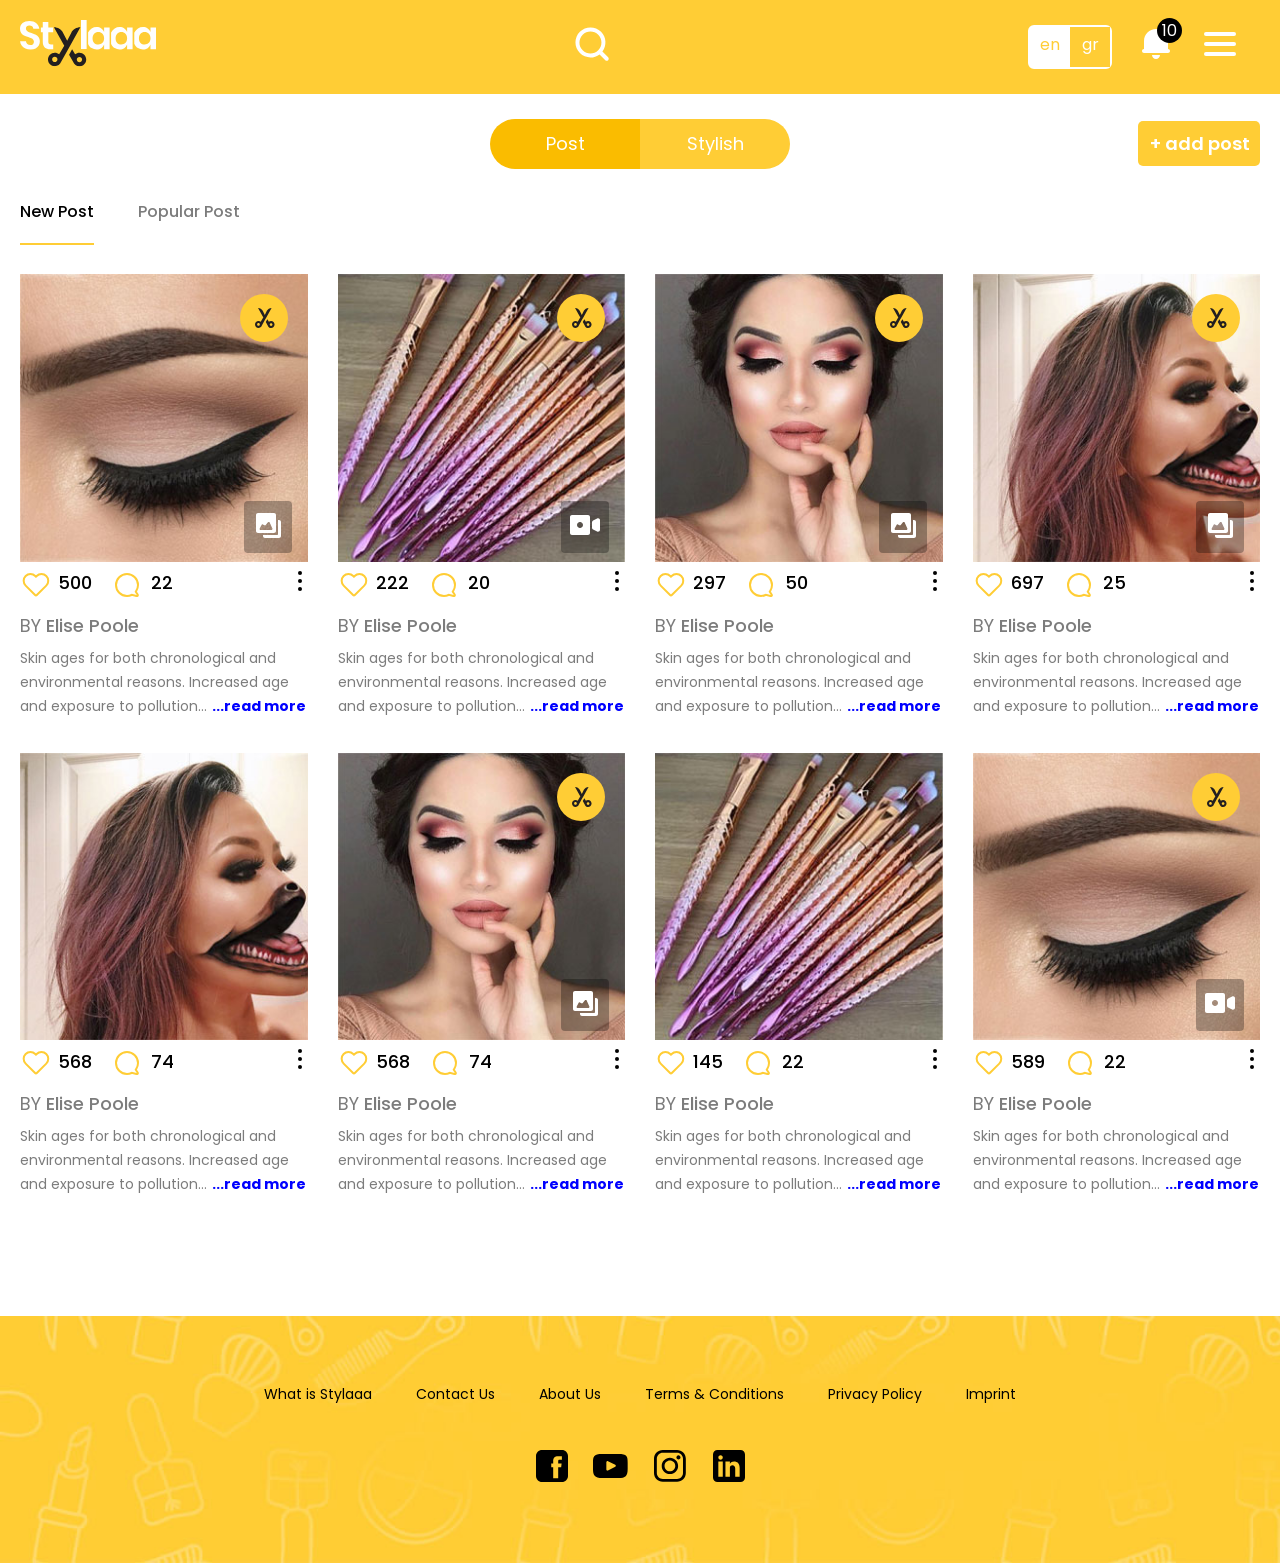
==== index.html @ eb2f3d14 "Add files via upload" ====
<!DOCTYPE html>
<html>
   <head>
      <meta charset="utf-8">
      <meta name="viewport" content="width=device-width, initial-scale=1">
      <title>Styla</title>
      <link href="https://fonts.googleapis.com/css2?family=Poppins:ital,wght@0,100;0,200;0,300;0,400;0,500;0,600;0,700;0,800;0,900;1,100;1,200;1,300;1,400;1,500;1,600;1,700;1,800;1,900&display=swap" rel="stylesheet">
      <link rel="shortcut icon" href="images/favicon.ico" type="image/x-icon">
      <link rel="stylesheet" type="text/css" href="css/style.css">
   </head>
   <body>
      <header class="container">
         <div class="row">
            <div class="table">
               <div class="logo table-cell">
                  <a href="index.html" title="styla"><img src="images/logo.svg" alt=""></a>
               </div>
               <div class="table-cell">
                  <div class="search">
                     <a class="open-input" href="javascript:void(0)" title="search"><img src="images/search.svg" alt=""></a>
                     <a class="close-content" href="javascript:void(0)" title="close"><img src="images/close-white.svg" alt=""></a>
                     <div class="hide-input">
                        <div class="input-fild">
                           <input type="search" placeholder="beard">
                        </div>
                        <div class="submit">
                           <input type="submit" value="">
                        </div>
                        <div class="hide-content">
                           <div class="hide-heared">
                              <div class="table">
                                 <div class="table-cell">
                                    <div class="top-tx">
                                       <p>choose service</p>
                                    </div>
                                    <div class="check-box">
                                       <input type="checkbox">
                                       <label>face</label>
                                    </div>
                                    <div class="check-box">
                                       <input type="checkbox">
                                       <label>hair</label>
                                    </div>
                                    <div class="check-box">
                                       <input type="checkbox">
                                       <label>hand</label>
                                    </div>
                                    <div class="check-box">
                                       <input type="checkbox">
                                       <label>fit</label>
                                    </div>
                                    <div class="check-box">
                                       <input type="checkbox">
                                       <label>body</label>
                                    </div>
                                 </div>
                                 <div class="table-cell">
                                    <div class="hide-btn">
                                       <a href="#" title="neary by me">neary by me</a>
                                    </div>
                                 </div>
                              </div>
                           </div>
                           <div class="hide-tab">
                              <ul>
                                 <li><a href="#tab1" title="Posts">Posts</a></li>
                                 <li><a href="#tab2" title="Stylist">Stylist</a></li>
                                 <li><a href="#tab3" title="Hashtag">Hashtag</a></li>
                              </ul>
                           </div>
                           <div class="tabing">
                              <div id="tab1" class="tab-content">
                                 <div class="tab-box">
                                    <div class="table">
                                       <div class="table-cell">
                                          <img src="images/ps1.jpg" alt="">
                                       </div>
                                       <div class="table-cell">
                                          <p>Skin ages for both chronological and environmental reasons. Increased age and exposure to pollution…<a href="#" title="view more">view more</a> </p>
                                          <h4>BY <a href="#" title="">Elsie  Pool</a></h4>
                                       </div>
                                    </div>
                                 </div>
                                 <div class="tab-box">
                                    <div class="table">
                                       <div class="table-cell">
                                          <img src="images/ps2.jpg" alt="">
                                       </div>
                                       <div class="table-cell">
                                          <p>Skin ages for both chronological and environmental reasons. Increased age and exposure to pollution…<a href="#" title="view more">view more</a> </p>
                                          <h4>BY <a href="#" title="">Elsie  Pool</a></h4>
                                       </div>
                                    </div>
                                 </div>
                                 <div class="tab-box">
                                    <div class="table">
                                       <div class="table-cell">
                                          <img src="images/ps3.jpg" alt="">
                                       </div>
                                       <div class="table-cell">
                                          <p>Skin ages for both chronological and environmental reasons. Increased age and exposure to pollution…<a href="#" title="view more">view more</a> </p>
                                          <h4>BY <a href="#" title="">Elsie  Pool</a></h4>
                                       </div>
                                    </div>
                                 </div>
                                 <div class="tab-box">
                                    <div class="table">
                                       <div class="table-cell">
                                          <img src="images/ps4.jpg" alt="">
                                       </div>
                                       <div class="table-cell">
                                          <p>Skin ages for both chronological and environmental reasons. Increased age and exposure to pollution…<a href="#" title="view more">view more</a> </p>
                                          <h4>BY <a href="#" title="">Elsie  Pool</a></h4>
                                       </div>
                                    </div>
                                 </div>
                              </div>
                              <div id="tab2" class="tab-content">
                                 <div class="tab-text">
                                    <div class="table">
                                       <div class="table-cell">
                                          <img src="images/mp1.png" alt="">
                                       </div>
                                       <div class="table-cell">
                                          <h4>Alta Curits</h4>
                                          <a href="#" title="@alta_cut">@alta_cut</a>
                                       </div>
                                    </div>
                                 </div>
                                 <div class="tab-text">
                                    <div class="table">
                                       <div class="table-cell">
                                          <img src="images/mp2.png" alt="">
                                       </div>
                                       <div class="table-cell">
                                          <h4>Alta Curits</h4>
                                          <a href="#" title="@alta_cut">@alta_cut</a>
                                       </div>
                                    </div>
                                 </div>
                                 <div class="tab-text">
                                    <div class="table">
                                       <div class="table-cell">
                                          <img src="images/mp1.png" alt="">
                                       </div>
                                       <div class="table-cell">
                                          <h4>Alta Curits</h4>
                                          <a href="#" title="@alta_cut">@alta_cut</a>
                                       </div>
                                    </div>
                                 </div>
                                 <div class="tab-text">
                                    <div class="table">
                                       <div class="table-cell">
                                          <img src="images/mp2.png" alt="">
                                       </div>
                                       <div class="table-cell">
                                          <h4>Alta Curits</h4>
                                          <a href="#" title="@alta_cut">@alta_cut</a>
                                       </div>
                                    </div>
                                 </div>
                              </div>
                              <div id="tab3" class="tab-content">
                                 <div class="tab-sec">
                                    <div class="table">
                                       <div class="table-cell">
                                          <div class="hastag-sec">
                                             <div class="width">
                                                <img src="images/hastag.svg" alt="">
                                             </div>
                                          </div>
                                       </div>
                                       <div class="table-cell">
                                          <h4>#Beardlove</h4>
                                          <h5>5875 Posts</h5>
                                       </div>
                                    </div>
                                 </div>
                                 <div class="tab-sec">
                                    <div class="table">
                                       <div class="table-cell">
                                          <div class="hastag-sec">
                                             <div class="width">
                                                <img src="images/hastag.svg" alt="">
                                             </div>
                                          </div>
                                       </div>
                                       <div class="table-cell">
                                          <h4>#Beardlove</h4>
                                          <h5>5875 Posts</h5>
                                       </div>
                                    </div>
                                 </div>
                                 <div class="tab-sec">
                                    <div class="table">
                                       <div class="table-cell">
                                          <div class="hastag-sec">
                                             <div class="width">
                                                <img src="images/hastag.svg" alt="">
                                             </div>
                                          </div>
                                       </div>
                                       <div class="table-cell">
                                          <h4>#Beardlove</h4>
                                          <h5>5875 Posts</h5>
                                       </div>
                                    </div>
                                 </div>
                                 <div class="tab-sec">
                                    <div class="table">
                                       <div class="table-cell">
                                          <div class="hastag-sec">
                                             <div class="width">
                                                <img src="images/hastag.svg" alt="">
                                             </div>
                                          </div>
                                       </div>
                                       <div class="table-cell">
                                          <h4>#Beardlove</h4>
                                          <h5>5875 Posts</h5>
                                       </div>
                                    </div>
                                 </div>
                              </div>
                           </div>
                        </div>
                     </div>
                  </div>
               </div>
               <div class="top-menu table-cell">
                  <div class="header-menu">
                     <ul>
                        <li><a href="#" title="">en</a></li>
                        <li><a href="#" title="">gr</a></li>
                     </ul>
                  </div>
                  <div class="alter">
                     <a href="javascript:void(0)" title="" class="open-menu"><img src="images/notification.svg" alt=""></a>
                     <div class="notification">
                        <span>10</span>
                     </div>
                     <div class="notification-section">
						<div class="mCustomScrollbar" data-mcs-theme="dark">
    	                <div class="item">
 	                   <div class="notification-box">
							<div class="table">
								<div class="table-cell">
									<div class="list-box">
										<div class="table">
											<div class="table-cell">
												<img src="images/mp1.png" alt="">
											</div>	
											<div class="table-cell">
												<p><strong>anwarbenny</strong> started following you</p>
												<h6>Yesterday</h6>
											</div>										
										</div>
									</div>
								</div>
								<div class="table-cell">
									<div class="btn">
										<a href="#" title="Follow">follow</a>
									</div>
								</div>
							</div>
						</div>
                   </div>
                       <div class="item">
 	                   <div class="notification-box">
							<div class="table">
								<div class="table-cell">
									<div class="list-box">
										<div class="table">
											<div class="table-cell">
												<img src="images/mp1.png" alt="">
											</div>	
											<div class="table-cell">
												<p><strong>anwarbenny</strong> started following you</p>
												<h6>Yesterday</h6>
											</div>										
										</div>
									</div>
								</div>
								<div class="table-cell">
									<div class="btn">
										<a href="#" title="Follow">follow</a>
									</div>
								</div>
							</div>
						</div>
                   </div>
                       <div class="item">
 	                   <div class="notification-box">
							<div class="table">
								<div class="table-cell">
									<div class="list-box">
										<div class="table">
											<div class="table-cell">
												<img src="images/mp1.png" alt="">
											</div>	
											<div class="table-cell">
												<p><strong>anwarbenny</strong> started following you</p>
												<h6>Yesterday</h6>
											</div>										
										</div>
									</div>
								</div>
								<div class="table-cell">
									<div class="btn">
										<a href="#" title="Follow">follow</a>
									</div>
								</div>
							</div>
						</div>
                   </div>
                       <div class="item">
 	                   <div class="notification-box">
							<div class="table">
								<div class="table-cell">
									<div class="list-box">
										<div class="table">
											<div class="table-cell">
												<img src="images/mp1.png" alt="">
											</div>	
											<div class="table-cell">
												<p><strong>anwarbenny</strong> started following you</p>
												<h6>Yesterday</h6>
											</div>										
										</div>
									</div>
								</div>
								<div class="table-cell">
									<div class="btn">
										<a href="#" title="Follow">follow</a>
									</div>
								</div>
							</div>
						</div>
                   </div>
                       <div class="item">
 	                   <div class="notification-box">
							<div class="table">
								<div class="table-cell">
									<div class="list-box">
										<div class="table">
											<div class="table-cell">
												<img src="images/mp1.png" alt="">
											</div>	
											<div class="table-cell">
												<p><strong>anwarbenny</strong> started following you</p>
												<h6>Yesterday</h6>
											</div>										
										</div>
									</div>
								</div>
								<div class="table-cell">
									<div class="btn">
										<a href="#" title="Follow">follow</a>
									</div>
								</div>
							</div>
						</div>
                   </div>
                       <div class="item">
 	                   <div class="notification-box">
							<div class="table">
								<div class="table-cell">
									<div class="list-box">
										<div class="table">
											<div class="table-cell">
												<img src="images/mp1.png" alt="">
											</div>	
											<div class="table-cell">
												<p><strong>anwarbenny</strong> started following you</p>
												<h6>Yesterday</h6>
											</div>										
										</div>
									</div>
								</div>
								<div class="table-cell">
									<div class="btn">
										<a href="#" title="Follow">follow</a>
									</div>
								</div>
							</div>
						</div>
                   </div>
                       <div class="item">
 	                   <div class="notification-box">
							<div class="table">
								<div class="table-cell">
									<div class="list-box">
										<div class="table">
											<div class="table-cell">
												<img src="images/mp1.png" alt="">
											</div>	
											<div class="table-cell">
												<p><strong>anwarbenny</strong> started following you</p>
												<h6>Yesterday</h6>
											</div>										
										</div>
									</div>
								</div>
								<div class="table-cell">
									<div class="btn">
										<a href="#" title="Follow">follow</a>
									</div>
								</div>
							</div>
						</div>
                   </div>
                       <div class="item">
 	                   <div class="notification-box">
							<div class="table">
								<div class="table-cell">
									<div class="list-box">
										<div class="table">
											<div class="table-cell">
												<img src="images/mp1.png" alt="">
											</div>	
											<div class="table-cell">
												<p><strong>anwarbenny</strong> started following you</p>
												<h6>Yesterday</h6>
											</div>										
										</div>
									</div>
								</div>
								<div class="table-cell">
									<div class="btn">
										<a href="#" title="Follow">follow</a>
									</div>
								</div>
							</div>
						</div>
                   </div>
                       <div class="item">
 	                   <div class="notification-box">
							<div class="table">
								<div class="table-cell">
									<div class="list-box">
										<div class="table">
											<div class="table-cell">
												<img src="images/mp1.png" alt="">
											</div>	
											<div class="table-cell">
												<p><strong>anwarbenny</strong> started following you</p>
												<h6>Yesterday</h6>
											</div>										
										</div>
									</div>
								</div>
								<div class="table-cell">
									<div class="btn">
										<a href="#" title="Follow">follow</a>
									</div>
								</div>
							</div>
						</div>
                   </div>
                       <div class="item">
 	                   <div class="notification-box">
							<div class="table">
								<div class="table-cell">
									<div class="list-box">
										<div class="table">
											<div class="table-cell">
												<img src="images/mp1.png" alt="">
											</div>	
											<div class="table-cell">
												<p><strong>anwarbenny</strong> started following you</p>
												<h6>Yesterday</h6>
											</div>										
										</div>
									</div>
								</div>
								<div class="table-cell">
									<div class="btn">
										<a href="#" title="Follow">follow</a>
									</div>
								</div>
							</div>
						</div>
                   </div>
                       <div class="item">
 	                   <div class="notification-box">
							<div class="table">
								<div class="table-cell">
									<div class="list-box">
										<div class="table">
											<div class="table-cell">
												<img src="images/mp1.png" alt="">
											</div>	
											<div class="table-cell">
												<p><strong>anwarbenny</strong> started following you</p>
												<h6>Yesterday</h6>
											</div>										
										</div>
									</div>
								</div>
								<div class="table-cell">
									<div class="btn">
										<a href="#" title="Follow">follow</a>
									</div>
								</div>
							</div>
						</div>
                   </div>
                       <div class="item">
 	                   <div class="notification-box">
							<div class="table">
								<div class="table-cell">
									<div class="list-box">
										<div class="table">
											<div class="table-cell">
												<img src="images/mp1.png" alt="">
											</div>	
											<div class="table-cell">
												<p><strong>anwarbenny</strong> started following you</p>
												<h6>Yesterday</h6>
											</div>										
										</div>
									</div>
								</div>
								<div class="table-cell">
									<div class="btn">
										<a href="#" title="Follow">follow</a>
									</div>
								</div>
							</div>
						</div>
                   </div>
                       <div class="item">
 	                   <div class="notification-box">
							<div class="table">
								<div class="table-cell">
									<div class="list-box">
										<div class="table">
											<div class="table-cell">
												<img src="images/mp1.png" alt="">
											</div>	
											<div class="table-cell">
												<p><strong>anwarbenny</strong> started following you</p>
												<h6>Yesterday</h6>
											</div>										
										</div>
									</div>
								</div>
								<div class="table-cell">
									<div class="btn">
										<a href="#" title="Follow">follow</a>
									</div>
								</div>
							</div>
						</div>
                   </div>    <div class="item">
 	                   <div class="notification-box">
							<div class="table">
								<div class="table-cell">
									<div class="list-box">
										<div class="table">
											<div class="table-cell">
												<img src="images/mp1.png" alt="">
											</div>	
											<div class="table-cell">
												<p><strong>anwarbenny</strong> started following you</p>
												<h6>Yesterday</h6>
											</div>										
										</div>
									</div>
								</div>
								<div class="table-cell">
									<div class="btn">
										<a href="#" title="Follow">follow</a>
									</div>
								</div>
							</div>
						</div>
                   </div>
                  </div>
					</div>
                  </div>
                  <div class="menu-open">
                     <a href="#" title="menu"><img src="images/menu.svg" alt=""></a>
                  </div>
                  <div class="menu">
                     <div class="hader-menu">
                        <div class="close-menu">
                           <a href="#" title="close"><img src="images/close.svg" alt=""></a>
                        </div>
                        <div class="header-sub-menu">
                           <nav>
                              <ul>
                                 <li><a href="#" title="Home">Home</a></li>
                                 <li><a href="about.html" title="My Profile">My Profile</a></li>
                                 <li><a href="#" title="Logout">Logout</a></li>
                              </ul>
                           </nav>
                        </div>
                        <div class="sub-menu">
                           <a href="#" title="facebook"><img src="images/facebook.svg" alt=""></a>
                           <a href="#" title="instagram"><img src="images/youtube.svg" alt=""></a>
                           <a href="#" title="youtube"><img src="images/instagram.svg" alt=""></a>
                           <a href="#" title="linkedin"><img src="images/linkedin.svg" alt=""></a>
                        </div>
                     </div>
                  </div>
               </div>
            </div>
         </div>
      </header>
      <section class="container banner-section">
         <div class="row">
            <div class="banner-top">
               <div class="banner-tab">
                  <ul>
                     <li><a href="#tab-1" title="Post">Post</a></li>
                     <li><a href="#tab-2" title="Stylish">Stylish</a></li>
                  </ul>
               </div>
               <div class="banner-btn">
                  <a class="banner-button" href="javascript:void(0)" title="+ add post">+ add post</a>
               </div>
            </div>
            <!-- banner-one start  banner-one start  banner-one start  banner-one start -->
            <div class="banner-one" id="tab-1">
               <div class="top-tab">
                  <ul>
                     <li><a href="#mid-1" title="New Post">New Post</a></li>
                     <li><a href="#mid-2" title="Popular Post">Popular Post</a></li>
                  </ul>
               </div>
               <div class="top-content" id="mid-1">
                  <div class="banner-box">
                     <div class="banner-text">
                        <div class="banner-img">
                           <img src="images/ps1.jpg" alt="">
                           <a class="cut-1" href="#" title="cut"><img src="images/logo-icon.svg" alt=""></a>
                           <a href="#" title="" class="cut-2"><img src="images/image.svg" alt=""></a>
                        </div>
                        <div class="banner-middle">
                           <a class="heart-left" href="#" title="500">500</a>
                           <a class="heart-left2" href="#" title="22">22</a>
                           <div class="link-box">
                              <img src="images/more.svg" alt="">
                              <div class="hide-link">
                                 <a href="#" title="Edit">Edit</a>
                                 <a href="#" title="Delete">Delete</a>
                              </div>
                           </div>
                           <div class="middle-content">
                              <h2>BY<a href="#" title="">Elise Poole</a></h2>
                           </div>
                           <div class="p-taxt">
                              <p class="add-read-more show-less-content">Skin ages for both chronological and environmental reasons. Increased age and exposure to pollution…remaining essentially unchanged. It was popularised in the 1960s with the release of Letraset  Lorem Ipsum</p>
                           </div>
                        </div>
                     </div>
                  </div>
                  <div class="banner-box">
                     <div class="banner-text">
                        <div class="banner-img">
                           <img src="images/ps2.jpg" alt="">
                           <a class="cut-1" href="#" title="cut"><img src="images/logo-icon.svg" alt=""></a>
                           <a href="#" title="" class="cut-2"><img src="images/video.svg" alt=""></a>
                        </div>
                        <div class="banner-middle">
                           <a class="heart-left" href="#" title="222">222</a>
                           <a class="heart-left2" href="#" title="20">20</a>
                           <div class="link-box">
                              <img src="images/more.svg" alt="">
                              <div class="hide-link">
                                 <a href="#" title="Edit">Edit</a>
                                 <a href="#" title="Delete">Delete</a>
                              </div>
                           </div>
                           <div class="middle-content">
                              <h2>BY<a href="#" title="">Elise Poole</a></h2>
                           </div>
                           <div class="p-taxt">
                              <p class="add-read-more show-less-content">Skin ages for both chronological and environmental reasons. Increased age and exposure to pollution…remaining essentially unchanged. It was popularised in the 1960s with the release of Letraset  Lorem Ipsum</p>
                           </div>
                        </div>
                     </div>
                  </div>
                  <div class="banner-box">
                     <div class="banner-text">
                        <div class="banner-img">
                           <img src="images/ps3.jpg" alt="">
                           <a class="cut-1" href="#" title="cut"><img src="images/logo-icon.svg" alt=""></a>
                           <a href="#" title="" class="cut-2"><img src="images/image.svg" alt=""></a>
                        </div>
                        <div class="banner-middle">
                           <a class="heart-left" href="#" title="297">297</a>
                           <a class="heart-left2" href="#" title="50">50</a>
                           <div class="link-box">
                              <img src="images/more.svg" alt="">
                              <div class="hide-link">
                                 <a href="#" title="Edit">Edit</a>
                                 <a href="#" title="Delete">Delete</a>
                              </div>
                           </div>
                           <div class="middle-content">
                              <h2>BY<a href="#" title="">Elise Poole</a></h2>
                           </div>
                           <div class="p-taxt">
                              <p class="add-read-more show-less-content">Skin ages for both chronological and environmental reasons. Increased age and exposure to pollution…remaining essentially unchanged. It was popularised in the 1960s with the release of Letraset  Lorem Ipsum</p>
                           </div>
                        </div>
                     </div>
                  </div>
                  <div class="banner-box">
                     <div class="banner-text">
                        <div class="banner-img">
                           <img src="images/ps4.jpg" alt="">
                           <a class="cut-1" href="#" title="cut"><img src="images/logo-icon.svg" alt=""></a>
                           <a href="#" title="" class="cut-2"><img src="images/image.svg" alt=""></a>
                        </div>
                        <div class="banner-middle">
                           <a class="heart-left" href="#" title="697">697</a>
                           <a class="heart-left2" href="#" title="25">25</a>
                           <div class="link-box">
                              <img src="images/more.svg" alt="">
                              <div class="hide-link">
                                 <a href="#" title="Edit">Edit</a>
                                 <a href="#" title="Delete">Delete</a>
                              </div>
                           </div>
                           <div class="middle-content">
                              <h2>BY<a href="#" title="">Elise Poole</a></h2>
                           </div>
                           <div class="p-taxt">
                              <p class="add-read-more show-less-content">Skin ages for both chronological and environmental reasons. Increased age and exposure to pollution…remaining essentially unchanged. It was popularised in the 1960s with the release of Letraset  Lorem Ipsum</p>
                           </div>
                        </div>
                     </div>
                  </div>
                  <div class="banner-box">
                     <div class="banner-text">
                        <div class="banner-img">
                           <img src="images/ps4.jpg" alt="">
                        </div>
                        <div class="banner-middle">
                           <a class="heart-left" href="#" title="568">568</a>
                           <a class="heart-left2" href="#" title="74">74</a>
                           <div class="link-box">
                              <img src="images/more.svg" alt="">
                              <div class="hide-link">
                                 <a href="#" title="Edit">Edit</a>
                                 <a href="#" title="Delete">Delete</a>
                              </div>
                           </div>
                           <div class="middle-content">
                              <h2>BY<a href="#" title="">Elise Poole</a></h2>
                           </div>
                           <div class="p-taxt">
                              <p class="add-read-more show-less-content">Skin ages for both chronological and environmental reasons. Increased age and exposure to pollution…remaining essentially unchanged. It was popularised in the 1960s with the release of Letraset  Lorem Ipsum</p>
                           </div>
                        </div>
                     </div>
                  </div>
                  <div class="banner-box">
                     <div class="banner-text">
                        <div class="banner-img">
                           <img src="images/ps3.jpg" alt="">
                           <a class="cut-1" href="#" title="cut"><img src="images/logo-icon.svg" alt=""></a>
                           <a href="#" title="" class="cut-2"><img src="images/image.svg" alt=""></a>
                        </div>
                        <div class="banner-middle">
                           <a class="heart-left" href="#" title="568">568</a>
                           <a class="heart-left2" href="#" title="74">74</a>
                           <div class="link-box">
                              <img src="images/more.svg" alt="">
                              <div class="hide-link">
                                 <a href="#" title="Edit">Edit</a>
                                 <a href="#" title="Delete">Delete</a>
                              </div>
                           </div>
                           <div class="middle-content">
                              <h2>BY<a href="#" title="">Elise Poole</a></h2>
                           </div>
                           <div class="p-taxt">
                              <p class="add-read-more show-less-content">Skin ages for both chronological and environmental reasons. Increased age and exposure to pollution…remaining essentially unchanged. It was popularised in the 1960s with the release of Letraset  Lorem Ipsum</p>
                           </div>
                        </div>
                     </div>
                  </div>
                  <div class="banner-box">
                     <div class="banner-text">
                        <div class="banner-img">
                           <img src="images/ps2.jpg" alt="">
                        </div>
                        <div class="banner-middle">
                           <a class="heart-left" href="#" title="500">145</a>
                           <a class="heart-left2" href="#" title="22">22</a>
                           <div class="link-box">
                              <img src="images/more.svg" alt="">
                              <div class="hide-link">
                                 <a href="#" title="Edit">Edit</a>
                                 <a href="#" title="Delete">Delete</a>
                              </div>
                           </div>
                           <div class="middle-content">
                              <h2>BY<a href="#" title="">Elise Poole</a></h2>
                           </div>
                           <div class="p-taxt">
                              <p class="add-read-more show-less-content">Skin ages for both chronological and environmental reasons. Increased age and exposure to pollution…remaining essentially unchanged. It was popularised in the 1960s with the release of Letraset  Lorem Ipsum</p>
                           </div>
                        </div>
                     </div>
                  </div>
                  <div class="banner-box">
                     <div class="banner-text">
                        <div class="banner-img">
                           <img src="images/ps1.jpg" alt="">
                           <a class="cut-1" href="#" title="cut"><img src="images/logo-icon.svg" alt=""></a>
                           <a href="#" title="" class="cut-2"><img src="images/video.svg" alt=""></a>
                        </div>
                        <div class="banner-middle">
                           <a class="heart-left" href="#" title="500">589</a>
                           <a class="heart-left2" href="#" title="22">22</a>
                           <div class="link-box">
                              <img src="images/more.svg" alt="">
                              <div class="hide-link">
                                 <a href="#" title="Edit">Edit</a>
                                 <a href="#" title="Delete">Delete</a>
                              </div>
                           </div>
                           <div class="middle-content">
                              <h2>BY<a href="#" title="">Elise Poole</a></h2>
                           </div>
                           <div class="p-taxt">
                              <p class="add-read-more show-less-content">Skin ages for both chronological and environmental reasons. Increased age and exposure to pollution…remaining essentially unchanged. It was popularised in the 1960s with the release of Letraset  Lorem Ipsum</p>
                           </div>
                        </div>
                     </div>
                  </div>
               </div>
               <div class="top-content" id="mid-2">
                  <div class="banner-box">
                     <div class="banner-text">
                        <div class="banner-img">
                           <img src="images/ps1.jpg" alt="">
                           <a class="cut-1" href="#" title="cut"><img src="images/logo-icon.svg" alt=""></a>
                           <a href="#" title="" class="cut-2"><img src="images/image.svg" alt=""></a>
                        </div>
                        <div class="banner-middle">
                           <a class="heart-left" href="#" title="500">500</a>
                           <a class="heart-left2" href="#" title="22">22</a>
                           <div class="link-box">
                              <img src="images/more.svg" alt="">
                              <div class="hide-link">
                                 <a href="#" title="Edit">Edit</a>
                                 <a href="#" title="Delete">Delete</a>
                              </div>
                           </div>
                           <div class="middle-content">
                              <h2>BY<a href="#" title="">Elise Poole</a></h2>
                           </div>
                           <div class="p-taxt">
                              <p class="add-read-more show-less-content">Skin ages for both chronological and environmental reasons. Increased age and exposure to pollution…remaining essentially unchanged. It was popularised in the 1960s with the release of Letraset  Lorem Ipsum</p>
                           </div>
                        </div>
                     </div>
                  </div>
                  <div class="banner-box">
                     <div class="banner-text">
                        <div class="banner-img">
                           <img src="images/ps2.jpg" alt="">
                           <a class="cut-1" href="#" title="cut"><img src="images/logo-icon.svg" alt=""></a>
                           <a href="#" title="" class="cut-2"><img src="images/video.svg" alt=""></a>
                        </div>
                        <div class="banner-middle">
                           <a class="heart-left" href="#" title="222">222</a>
                           <a class="heart-left2" href="#" title="20">20</a>
                           <div class="link-box">
                              <img src="images/more.svg" alt="">
                              <div class="hide-link">
                                 <a href="#" title="Edit">Edit</a>
                                 <a href="#" title="Delete">Delete</a>
                              </div>
                           </div>
                           <div class="middle-content">
                              <h2>BY<a href="#" title="">Elise Poole</a></h2>
                           </div>
                           <div class="p-taxt">
                              <p class="add-read-more show-less-content">Skin ages for both chronological and environmental reasons. Increased age and exposure to pollution… industry's standard dummy text ever since the 1500s, when an unknown printer took a galley of type and scrambled it to make a type specimen book. It has survived not only five centuries, but also the leap into electronic typesetting, remaining essentially unchanged. It was popularised in the 1960s with the release of Letraset sheets containing Lorem Ipsum passages, and more recently with desktop publishing software like Aldus PageMaker including versions of Lorem Ipsum.
                                 It has survived not only five centuries, but also the leap into electronic typesetting, remaining essentially unchanged. It was popularised in the 1960s with the release of Letraset sheets containing Lorem Ipsum passages, and more recently with desktop publishing software like Aldus PageMaker including versions of Lorem Ipsum
                              </p>
                           </div>
                        </div>
                     </div>
                  </div>
                  <div class="banner-box">
                     <div class="banner-text">
                        <div class="banner-img">
                           <img src="images/ps3.jpg" alt="">
                           <a class="cut-1" href="#" title="cut"><img src="images/logo-icon.svg" alt=""></a>
                           <a href="#" title="" class="cut-2"><img src="images/image.svg" alt=""></a>
                        </div>
                        <div class="banner-middle">
                           <a class="heart-left" href="#" title="297">297</a>
                           <a class="heart-left2" href="#" title="50">50</a>
                           <div class="link-box">
                              <img src="images/more.svg" alt="">
                              <div class="hide-link">
                                 <a href="#" title="Edit">Edit</a>
                                 <a href="#" title="Delete">Delete</a>
                              </div>
                           </div>
                           <div class="middle-content">
                              <h2>BY<a href="#" title="">Elise Poole</a></h2>
                           </div>
                           <div class="p-taxt">
                              <p class="add-read-more show-less-content">Skin ages for both chronological and environmental reasons. Increased age and exposure to pollution…remaining essentially unchanged. It was popularised in the 1960s with the release of Letraset  Lorem Ipsum</p>
                           </div>
                        </div>
                     </div>
                  </div>
                  <div class="banner-box">
                     <div class="banner-text">
                        <div class="banner-img">
                           <img src="images/ps4.jpg" alt="">
                           <a class="cut-1" href="#" title="cut"><img src="images/logo-icon.svg" alt=""></a>
                           <a href="#" title="" class="cut-2"><img src="images/image.svg" alt=""></a>
                        </div>
                        <div class="banner-middle">
                           <a class="heart-left" href="#" title="697">697</a>
                           <a class="heart-left2" href="#" title="25">25</a>
                           <div class="link-box">
                              <img src="images/more.svg" alt="">
                              <div class="hide-link">
                                 <a href="#" title="Edit">Edit</a>
                                 <a href="#" title="Delete">Delete</a>
                              </div>
                           </div>
                           <div class="middle-content">
                              <h2>BY<a href="#" title="">Elise Poole</a></h2>
                           </div>
                           <div class="p-taxt">
                              <p class="add-read-more show-less-content">Skin ages for both chronological and environmental reasons. Increased age and exposure to pollution…remaining essentially unchanged. It was popularised in the 1960s with the release of Letraset  Lorem Ipsum</p>
                           </div>
                        </div>
                     </div>
                  </div>
                  <div class="banner-box">
                     <div class="banner-text">
                        <div class="banner-img">
                           <img src="images/ps4.jpg" alt="">
                        </div>
                        <div class="banner-middle">
                           <a class="heart-left" href="#" title="568">568</a>
                           <a class="heart-left2" href="#" title="74">74</a>
                           <div class="link-box">
                              <img src="images/more.svg" alt="">
                              <div class="hide-link">
                                 <a href="#" title="Edit">Edit</a>
                                 <a href="#" title="Delete">Delete</a>
                              </div>
                           </div>
                           <div class="middle-content">
                              <h2>BY<a href="#" title="">Elise Poole</a></h2>
                           </div>
                           <div class="p-taxt">
                              <p class="add-read-more show-less-content">Skin ages for both chronological and environmental reasons. Increased age and exposure to pollution…remaining essentially unchanged. It was popularised in the 1960s with the release of Letraset  Lorem Ipsum</p>
                           </div>
                        </div>
                     </div>
                  </div>
                  <div class="banner-box">
                     <div class="banner-text">
                        <div class="banner-img">
                           <img src="images/ps3.jpg" alt="">
                           <a class="cut-1" href="#" title="cut"><img src="images/logo-icon.svg" alt=""></a>
                           <a href="#" title="" class="cut-2"><img src="images/image.svg" alt=""></a>
                        </div>
                        <div class="banner-middle">
                           <a class="heart-left" href="#" title="568">568</a>
                           <a class="heart-left2" href="#" title="74">74</a>
                           <div class="link-box">
                              <img src="images/more.svg" alt="">
                              <div class="hide-link">
                                 <a href="#" title="Edit">Edit</a>
                                 <a href="#" title="Delete">Delete</a>
                              </div>
                           </div>
                           <div class="middle-content">
                              <h2>BY<a href="#" title="">Elise Poole</a></h2>
                           </div>
                           <div class="p-taxt">
                              <p class="add-read-more show-less-content">Skin ages for both chronological and environmental reasons. Increased age and exposure to pollution…remaining essentially unchanged. It was popularised in the 1960s with the release of Letraset  Lorem Ipsum</p>
                           </div>
                        </div>
                     </div>
                  </div>
                  <div class="banner-box">
                     <div class="banner-text">
                        <div class="banner-img">
                           <img src="images/ps2.jpg" alt="">
                        </div>
                        <div class="banner-middle">
                           <a class="heart-left" href="#" title="500">145</a>
                           <a class="heart-left2" href="#" title="22">22</a>
                           <div class="link-box">
                              <img src="images/more.svg" alt="">
                              <div class="hide-link">
                                 <a href="#" title="Edit">Edit</a>
                                 <a href="#" title="Delete">Delete</a>
                              </div>
                           </div>
                           <div class="middle-content">
                              <h2>BY<a href="#" title="">Elise Poole</a></h2>
                           </div>
                           <div class="p-taxt">
                              <p class="add-read-more show-less-content">Skin ages for both chronological and environmental reasons. Increased age and exposure to pollution…remaining essentially unchanged. It was popularised in the 1960s with the release of Letraset  Lorem Ipsum</p>
                           </div>
                        </div>
                     </div>
                  </div>
                  <div class="banner-box">
                     <div class="banner-text">
                        <div class="banner-img">
                           <img src="images/ps1.jpg" alt="">
                           <a class="cut-1" href="#" title="cut"><img src="images/logo-icon.svg" alt=""></a>
                           <a href="#" title="" class="cut-2"><img src="images/video.svg" alt=""></a>
                        </div>
                        <div class="banner-middle">
                           <a class="heart-left" href="#" title="500">589</a>
                           <a class="heart-left2" href="#" title="22">22</a>
                           <div class="link-box">
                              <img src="images/more.svg" alt="">
                              <div class="hide-link">
                                 <a href="#" title="Edit">Edit</a>
                                 <a href="#" title="Delete">Delete</a>
                              </div>
                           </div>
                           <div class="middle-content">
                              <h2>BY<a href="#" title="">Elise Poole</a></h2>
                           </div>
                           <div class="p-taxt">
                              <p class="add-read-more show-less-content">Skin ages for both chronological and environmental reasons. Increased age and exposure to pollution…remaining essentially unchanged. It was popularised in the 1960s with the release of Letraset  Lorem Ipsum</p>
                           </div>
                        </div>
                     </div>
                  </div>
               </div>
            </div>
            <div id="tab-2" class="banner-one">
               <div class="box-section">
                  <div class="mrg">
                     <div class="card">
                        <div class="front">
                           <div class="box-padding">
                              <div class="top-box">
                                 <span>2+Yrs</span>
                              </div>
                              <div class="pie-chart">
                                 <div class="box-img">
                                    <img src="images/profile2.png" alt="">
                                 </div>
                                 <div class="span-sec">
                                    <span>69%</span>
                                 </div>
                                 <div class="box-content">
                                    <h2>Adelaide Santiago</h2>
                                    <a href="#" title="@alta_cut">@alta_cut</a>
                                 </div>
                                 <div class="message-box">
                                    <a href="#" title="Follow">Follow</a>
                                    <span class="flipButton"><img src="images/message-pf.svg" alt=""></span>
                                 </div>
                              </div>
                           </div>
                        </div>
                        <div class="back">
                           <div class="box-padding">
                              <div class="back-box">
                                 <h2>Matthew Meyer</h2>
                                 <a href="#" title="@alta_cut">@alta_cut</a>
                              </div>
                              <div class="message-sec">
                                 <label>Message</label>
                                 <textarea placeholder="Write your message"></textarea>
                              </div>
                              <span class="flipButton"><img src="images/close.svg" alt=""></span>
                           </div>
                        </div>
                     </div>
                     <div class="card">
                        <div class="front">
                           <div class="box-padding">
                              <div class="top-box">
                                 <span>2+Yrs</span>
                              </div>
                              <div class="pie-chart">
                                 <div class="box-img">
                                    <img src="images/profile2.png" alt="">
                                 </div>
                                 <div class="span-sec">
                                    <span>69%</span>
                                 </div>
                                 <div class="box-content">
                                    <h2>Adelaide Santiago</h2>
                                    <a href="#" title="@alta_cut">@alta_cut</a>
                                 </div>
                                 <div class="message-box">
                                    <a href="#" title="Follow">Follow</a>
                                    <span class="flipButton"><img src="images/message-pf.svg" alt=""></span>
                                 </div>
                              </div>
                           </div>
                        </div>
                        <div class="back">
                           <div class="box-padding">
                              <div class="back-box">
                                 <h2>Matthew Meyer</h2>
                                 <a href="#" title="@alta_cut">@alta_cut</a>
                              </div>
                              <div class="message-sec">
                                 <label>Message</label>
                                 <textarea placeholder="Write your message"></textarea>
                              </div>
                              <span class="flipButton"><img src="images/close.svg" alt=""></span>
                           </div>
                        </div>
                     </div>
                     <div class="card">
                        <div class="front">
                           <div class="box-padding">
                              <div class="top-box">
                                 <span>2+Yrs</span>
                              </div>
                              <div class="pie-chart">
                                 <div class="box-img">
                                    <img src="images/profile2.png" alt="">
                                 </div>
                                 <div class="span-sec">
                                    <span>69%</span>
                                 </div>
                                 <div class="box-content">
                                    <h2>Adelaide Santiago</h2>
                                    <a href="#" title="@alta_cut">@alta_cut</a>
                                 </div>
                                 <div class="message-box">
                                    <a href="#" title="Follow">Follow</a>
                                    <span class="flipButton"><img src="images/message-pf.svg" alt=""></span>
                                 </div>
                              </div>
                           </div>
                        </div>
                        <div class="back">
                           <div class="box-padding">
                              <div class="back-box">
                                 <h2>Matthew Meyer</h2>
                                 <a href="#" title="@alta_cut">@alta_cut</a>
                              </div>
                              <div class="message-sec">
                                 <label>Message</label>
                                 <textarea placeholder="Write your message"></textarea>
                              </div>
                              <span class="flipButton"><img src="images/close.svg" alt=""></span>
                           </div>
                        </div>
                     </div>
                     <div class="card">
                        <div class="front">
                           <div class="box-padding">
                              <div class="top-box">
                                 <span>2+Yrs</span>
                              </div>
                              <div class="pie-chart">
                                 <div class="box-img">
                                    <img src="images/profile2.png" alt="">
                                 </div>
                                 <div class="span-sec">
                                    <span>69%</span>
                                 </div>
                                 <div class="box-content">
                                    <h2>Adelaide Santiago</h2>
                                    <a href="#" title="@alta_cut">@alta_cut</a>
                                 </div>
                                 <div class="message-box">
                                    <a href="#" title="Follow">Follow</a>
                                    <span class="flipButton"><img src="images/message-pf.svg" alt=""></span>
                                 </div>
                              </div>
                           </div>
                        </div>
                        <div class="back">
                           <div class="box-padding">
                              <div class="back-box">
                                 <h2>Matthew Meyer</h2>
                                 <a href="#" title="@alta_cut">@alta_cut</a>
                              </div>
                              <div class="message-sec">
                                 <label>Message</label>
                                 <textarea placeholder="Write your message"></textarea>
                              </div>
                              <span class="flipButton"><img src="images/close.svg" alt=""></span>
                           </div>
                        </div>
                     </div>
                     <div class="card">
                        <div class="front">
                           <div class="box-padding">
                              <div class="top-box">
                                 <span>2+Yrs</span>
                              </div>
                              <div class="pie-chart">
                                 <div class="box-img">
                                    <img src="images/profile2.png" alt="">
                                 </div>
                                 <div class="span-sec">
                                    <span>69%</span>
                                 </div>
                                 <div class="box-content">
                                    <h2>Adelaide Santiago</h2>
                                    <a href="#" title="@alta_cut">@alta_cut</a>
                                 </div>
                                 <div class="message-box">
                                    <a href="#" title="Follow">Follow</a>
                                    <span class="flipButton"><img src="images/message-pf.svg" alt=""></span>
                                 </div>
                              </div>
                           </div>
                        </div>
                        <div class="back">
                           <div class="box-padding">
                              <div class="back-box">
                                 <h2>Matthew Meyer</h2>
                                 <a href="#" title="@alta_cut">@alta_cut</a>
                              </div>
                              <div class="message-sec">
                                 <label>Message</label>
                                 <textarea placeholder="Write your message"></textarea>
                              </div>
                              <span class="flipButton"><img src="images/close.svg" alt=""></span>
                           </div>
                        </div>
                     </div>
                     <div class="card">
                        <div class="front">
                           <div class="box-padding">
                              <div class="top-box">
                                 <span>2+Yrs</span>
                              </div>
                              <div class="pie-chart">
                                 <div class="box-img">
                                    <img src="images/profile2.png" alt="">
                                 </div>
                                 <div class="span-sec">
                                    <span>69%</span>
                                 </div>
                                 <div class="box-content">
                                    <h2>Adelaide Santiago</h2>
                                    <a href="#" title="@alta_cut">@alta_cut</a>
                                 </div>
                                 <div class="message-box">
                                    <a href="#" title="Follow">Follow</a>
                                    <span class="flipButton"><img src="images/message-pf.svg" alt=""></span>
                                 </div>
                              </div>
                           </div>
                        </div>
                        <div class="back">
                           <div class="box-padding">
                              <div class="back-box">
                                 <h2>Matthew Meyer</h2>
                                 <a href="#" title="@alta_cut">@alta_cut</a>
                              </div>
                              <div class="message-sec">
                                 <label>Message</label>
                                 <textarea placeholder="Write your message"></textarea>
                              </div>
                              <span class="flipButton"><img src="images/close.svg" alt=""></span>
                           </div>
                        </div>
                     </div>
                     <div class="card">
                        <div class="front">
                           <div class="box-padding">
                              <div class="top-box">
                                 <span>2+Yrs</span>
                              </div>
                              <div class="pie-chart">
                                 <div class="box-img">
                                    <img src="images/profile2.png" alt="">
                                 </div>
                                 <div class="span-sec">
                                    <span>69%</span>
                                 </div>
                                 <div class="box-content">
                                    <h2>Adelaide Santiago</h2>
                                    <a href="#" title="@alta_cut">@alta_cut</a>
                                 </div>
                                 <div class="message-box">
                                    <a href="#" title="Follow">Follow</a>
                                    <span class="flipButton"><img src="images/message-pf.svg" alt=""></span>
                                 </div>
                              </div>
                           </div>
                        </div>
                        <div class="back">
                           <div class="box-padding">
                              <div class="back-box">
                                 <h2>Matthew Meyer</h2>
                                 <a href="#" title="@alta_cut">@alta_cut</a>
                              </div>
                              <div class="message-sec">
                                 <label>Message</label>
                                 <textarea placeholder="Write your message"></textarea>
                              </div>
                              <span class="flipButton"><img src="images/close.svg" alt=""></span>
                           </div>
                        </div>
                     </div>
                     <div class="card">
                        <div class="front">
                           <div class="box-padding">
                              <div class="top-box">
                                 <span>2+Yrs</span>
                              </div>
                              <div class="pie-chart">
                                 <div class="box-img">
                                    <img src="images/profile2.png" alt="">
                                 </div>
                                 <div class="span-sec">
                                    <span>69%</span>
                                 </div>
                                 <div class="box-content">
                                    <h2>Adelaide Santiago</h2>
                                    <a href="#" title="@alta_cut">@alta_cut</a>
                                 </div>
                                 <div class="message-box">
                                    <a href="#" title="Follow">Follow</a>
                                    <span class="flipButton"><img src="images/message-pf.svg" alt=""></span>
                                 </div>
                              </div>
                           </div>
                        </div>
                        <div class="back">
                           <div class="box-padding">
                              <div class="back-box">
                                 <h2>Matthew Meyer</h2>
                                 <a href="#" title="@alta_cut">@alta_cut</a>
                              </div>
                              <div class="message-sec">
                                 <label>Message</label>
                                 <textarea placeholder="Write your message"></textarea>
                              </div>
                              <span class="flipButton"><img src="images/close.svg" alt=""></span>
                           </div>
                        </div>
                     </div>
                  </div>
               </div>
            </div>
            <div class="hide-section">
               <div class="hide-title">
                  <a href="#" title="close"><img src="images/close.svg" alt=""></a>
               </div>
               <div class="hide-box">
                  <div class="hide-tabs">
                     <ul>
                        <li><a href="#hide-1" title="upload">upload</a></li>
                        <li><a href="#hide-2" title="crop">crop</a></li>
                        <li><a href="#hide-3" title="discription">discription</a></li>
                     </ul>
                  </div>
                  <div class="hide-repeat">
                     <div class="hide-sec" id="hide-1">
                        <div class="maker">
                           <div class="table">
                              <div class="table-cell">
                                 <img src="images/ps1.jpg" alt="">
                              </div>
                              <div class="table-cell">
                                 <div class="post-content">
                                    <h2>Uploaded</h2>
                                    <a href="#" title="remove">remove</a>
                                 </div>
                                 <div class="post-sec">
                                    <span style="width: 100%;"></span>
                                    <p>100</p>
                                 </div>
                              </div>
                           </div>
                        </div>
                        <div class="maker">
                           <div class="table">
                              <div class="table-cell">
                                 <img src="images/ps2.jpg" alt="">
                              </div>
                              <div class="table-cell">
                                 <div class="post-content">
                                    <h2>Uploaded</h2>
                                    <a href="#" title="cancel">cancel</a>
                                 </div>
                                 <div class="post-sec">
                                    <span style="width: 60%;"></span>
                                    <p>60</p>
                                 </div>
                              </div>
                           </div>
                        </div>
                        <div class="maker">
                           <div class="table">
                              <div class="table-cell">
                                 <img src="images/ps3.jpg" alt="">
                              </div>
                              <div class="table-cell">
                                 <div class="post-content">
                                    <h2>Uploaded</h2>
                                    <a href="#" title="cancel">cancel</a>
                                 </div>
                                 <div class="post-sec">
                                    <span style="width: 80%;"></span>
                                    <p>80</p>
                                 </div>
                              </div>
                           </div>
                        </div>
                        <div class="maker">
                           <div class="table">
                              <div class="table-cell">
                                 <img src="images/ps4.jpg" alt="">
                              </div>
                              <div class="table-cell">
                                 <div class="post-content">
                                    <h2>Uploaded</h2>
                                    <a href="#" title="remove">remove</a>
                                 </div>
                                 <div class="post-sec">
                                    <span style="width: 100%;"></span>
                                    <p>100</p>
                                 </div>
                              </div>
                           </div>
                        </div>
                     </div>
                     <div class="hide-sec" id="hide-2">
                        <div class="crop-section">
                           <div class="crop-img">
                              <div class="image">
                                 <img src="images/ps1.jpg" alt="">
                              </div>
                              <div class="image">
                                 <img src="images/ps2.jpg" alt="">
                              </div>
                              <div class="image">
                                 <img src="images/ps3.jpg" alt="">
                              </div>
                              <div class="image">
                                 <img src="images/ps4.jpg" alt="">
                              </div>
                           </div>
                           <div class="crop-top">
                              <div class="upload">
                              </div>
                              <div class="uploade-sec">
                                 <div class="upload-file">
                                    <p>Upload Photo/Video</p>
                                    <input type="file">
                                 </div>
                                 <div class="upload-btn">
                                    <a href="#" title="next">next</a>
                                 </div>
                              </div>
                           </div>
                        </div>
                     </div>
                     <div class="hide-sec" id="hide-3">
                        <div class="discription-form">
                           <div class="discription-box">
                              <label>Description</label>
                              <div class="border">
                                 <textarea>write for post here</textarea>
                              </div>
                           </div>
                           <div class="discription-box">
                              <label>Hashtags</label>
                              <div class="border">
                                 <input type="text" placeholder="Type Hear">
                              </div>
                           </div>
                           <div class="discription-box">
                              <div class="top-tx">
                                 <p>choose service</p>
                              </div>
                              <div class="check-box">
                                 <input type="checkbox">
                                 <label>face</label>
                              </div>
                              <div class="check-box">
                                 <input type="checkbox">
                                 <label>hair</label>
                              </div>
                              <div class="check-box">
                                 <input type="checkbox">
                                 <label>hand</label>
                              </div>
                              <div class="check-box">
                                 <input type="checkbox">
                                 <label>fit</label>
                              </div>
                              <div class="check-box">
                                 <input type="checkbox">
                                 <label>body</label>
                              </div>
                           </div>
                           <div class="discription-box">
                              <div class="discription-btn">
                                 <a href="" title="next">next</a>
                                 <a href="" title="cancel">cancel</a>
                              </div>
                           </div>
                        </div>
                     </div>
                  </div>
               </div>
            </div>
         </div>
      </section>
      <div class="container footer-section">
         <div class="row">
            <div class="footer">
               <ul>
                  <li><a href="" title="What is Stylaaa">What is Stylaaa</a></li>
                  <li><a href="" title="Contact Us">Contact Us</a></li>
                  <li><a href="" title="About Us">About Us</a></li>
                  <li><a href="" title="Terms & Conditions">Terms & Conditions</a></li>
                  <li><a href="" title="Privacy Policy">Privacy Policy</a></li>
                  <li><a href="" title="Imprint">Imprint</a></li>
               </ul>
            </div>
            <div class="sub-menu">
               <a href="#" title="facebook"><img src="images/facebook.svg" alt=""></a>
               <a href="#" title="instagram"><img src="images/youtube.svg" alt=""></a>
               <a href="#" title="youtube"><img src="images/instagram.svg" alt=""></a>
               <a href="#" title="linkedin"><img src="images/linkedin.svg" alt=""></a>
            </div>
         </div>
      </div>
      <script src="js/jquery-3.7.1.min.js"></script>
      <script src="js/owl.carousel.js"></script>
      <script src="js/jquery.mCustomScrollbar.concat.min.js"></script>
      <script src="js/custom.js"></script>
   </body>
</html>
---- css/style.css ----
*{
	box-sizing: border-box;
}
body{
	margin: 0;
	font-family: "Poppins", sans-serif
}
a{
	text-decoration: none;
	transition: 0.3s;
}
img{
	max-width: 100%;
}
p,
h1,
h2,
h3,
h4,
h5,
h6{
	margin: 0;
}
ul,ol{
	margin: 0;
	padding: 0;
}
.container{
	width: 100%;
	float: left;
	padding-right: 20px;
	padding-left: 20px;
}
.row{
	max-width: 1360px;
	margin: 0 auto;
}
.table{
	display: table;
	table-layout: fixed;
	width: 100%;
	height: 100%;
}
.table-cell{
	display: table-cell;
	vertical-align: middle;
}
.menu {
    position: fixed;
    top: 0;
    right: -50%;
    width: 50%;
    bottom: 0;
    background: #fff;
    z-index: 3;
}
.hader-menu {
    width: 100%;
    float: left;
    padding: 100px 20px 50px;
    text-align: center;
}
.close-menu {
    position: absolute;
    top: 20px;
    right: 20px;
}
.menu .hader-menu ul{
	list-style: none;
}
.menu .hader-menu ul li{
	margin-top: 30px;
}
.menu .hader-menu ul li:first-child{
	margin-top: 0;
}
.menu .hader-menu ul li a{
	font-size: 32px;
	line-height: 34px;
	font-weight: 500;
	color: #000;
}
.sub-menu {
    margin-top: 55px;
}
.sub-menu a{
	display: inline-block;
	margin-left: 15px;
}
.sub-menu a:first-child{
	margin-left: 0;
}
.menu-open a{
	display: inline-block;
}
header{
	background: #ffcd35;
	padding-top: 20px;
	padding-bottom: 20px;
	position: relative;
}
header .table .table-cell:first-child{
	width: 136px;
}
.logo a{
	display: inline-block;
}
.search{
	text-align: center;
}
.header-menu{
	border-radius: 6px;
	padding-right: 20px;
}
.alter{
	position: relative;
}
.notification {
    position: absolute;
    top: -6px;
    right: -6px;
    width: 25px;
    height: 25px;
    background: #000;
    border-radius: 50%;
    text-align: center;
}
.notification-section {
    position: absolute;
    top: 50px;
    left: -518px;
    max-width: 550px;
    background: #fff;
    padding: 20px;
    z-index: 3;
    border-radius: 8px;
    display: none;
}
.notification-section .notification-box {
    margin-top: 25px;
}
.notification-section .notification-box:first-child{
	margin-top: 0;
}
.notification-box .table .table-cell:last-child{
	width: 75px;
	text-align: right;
}
.btn a{
	color: #545454;
}
.notification-section .notification-box:first-child .btn a {
    background: #ffcd35;
    display: inline-block;
    width: 100%;
    color: #fff;
    text-align: center;
    padding: 10px;
    border-radius: 5px;
}
.notification-box .table .table-cell:first-child{
	width: 136px;
}
.list-box .table .table-cell:first-child {
    width: 15px;
}
.list-box .table .table-cell:last-child{
	text-align: left;
}
.menu-open, .alter, .header-menu{
	display: inline-block;
	vertical-align: middle;
}
.list-box p {
    font-size: 16px;
    line-height: 18px;
    font-weight: 400;
}
.list-box h6{
	font-size: 16px;
	line-height: 18px;
	font-weight: 500;
	color: #7c7c7c;
	padding-top: 5px;
}
.menu-open {
    padding-left: 20px;
}
.top-menu.table-cell {
    width: 232px;
}
.notification span{
	display: inline-block;
	color: #fff;
}
.header-menu ul{
	width: 100%;
	float: left;
	list-style: none;
	border-radius: 6px;
	border: 2px solid #fff;
}
.header-menu ul li{
	float: left;
}
.header-menu ul li a {
    display: inline-block;
    width: 40px;
    text-align: center;
    height: 40px;
    background: #fff;
    font-size: 16px;
    line-height: 36px;
    color: #ffcd35;
    font-weight: 400;
}
.notification-section:before {
    content: "";
    position: absolute;
    top: -13px;
    right: 6px;
    border: 8px solid transparent;
    border-bottom: 8px solid #fff;
}
header .table {
	position: relative;
}
.hide-input {
    max-width: 650px;
    margin: 0 auto;
    position: relative;
    display: none;
}
.header-menu ul li:last-child a{
	background: #ffcd35;
	color: #fff;
}
::placeholder{
	color: #fff;
}
.input-fild input[type="search"], .submit input[type="submit"]{
	outline: 0;
	background: none;
}
.input-fild input[type="search"]{
	width: 100%;
	max-width: 650px;
	height: 60px;
	padding-left: 60px;
	background: #f2b90a;
	font-size: 20px;
	line-height: 22px;
	color: #fff;
	border-radius: 12px;
	border: none;
}
.submit input[type="submit"] {
    background-image: url(../images/search.svg);
    background-repeat: no-repeat;
    background-position: center;
    text-indent: -999em;
    border: none;
    width: 40px;
    height: 40px;
    position: absolute;
    top: 50%;
    left: 10px;
    transform: translate(0, -50%);
}
.check-box{
	position: relative;
	float: left;
	width: 78px;
}
.check-box label{
	padding-left: 30px;
}
.check-box label:after{
	content: "";
	position: absolute;
	background: url(../images/checkbox.svg) no-repeat center;
	width: 20px;
	height: 20px;
	left: 0;
	display: inline-block;
	top: 0;
}
.check-box input[type="checkbox"]{
	opacity: 0;
	position: absolute;
	left: 0;
	bottom: 0;
	right: 0;
	top: 0;
}
.check-box input[type="checkbox"]:checked + label:after{
	background: url(../images/checkbox-active.svg) no-repeat center;
}
.hide-content {
    display: none;
    position: absolute;
    top: 60px;
    background: #fff;
    z-index: 2;
}
a.close-content {
     display: none; 
    position: absolute;
    top: 20px;
    right: 175px;
    z-index: 2;
}
.hide-heared {
    padding: 20px;
}
.hide-heared .table-cell{
	width: auto;
	text-align: left;
}
.hide-heared .table-cell:last-child{
	width: 55px;
}
.hide-heared .table-cell a{
	font-size: 20px;
	line-height: 22px;
	font-weight: 400;
	color: #fff;
	background: #ffcd35;
	padding: 10px 20px;
}
.hide-tab ul{
	list-style: none;
}
.hide-tab ul li{
	display: inline-block;
	padding: 0 16px;
}
.hide-tab ul li a{
	display: inline-block;
	padding-bottom: 10px;
	color: #7c7c7c;
	font-size: 18px;
	line-height: 20px;
	border-bottom: 2px solid transparent;

}
.tab-box, .tab-text, .tab-sec{
	text-align: left;
}
.tab-box .table .table-cell:first-child{
	width: 120px;
}
.tab-box .table .table-cell:last-child, .tab-sec .table .table-cell:last-child,
 .tab-text .table .table-cell:last-child{
	padding-left: 15px;
}
.tab-content .tab-box, .tab-text, .tab-sec{
	margin-top: 45px;
}
.tab-content .tab-box:first-child{
	margin-top: 0;
}
.tab-box p{
	font-size: 15px;
	line-height: 17px;
	color: #7c7c7c;
	font-weight: 400;
}
.tab-box h4{
	color: #7c7c7c;
	font-size: 20px;
	line-height: 22px;
	padding-top: 5px;
}
.tab-box h4 a{
	font-size: 20px;
	line-height: 22px;
	text-decoration: underline;
	color: #000;
}
.tab-text .table .table-cell:first-child, .tab-sec .table .table-cell:first-child{
	width: 50px;
}
.hastag-sec{
	width: 48px;
	height: 48px;
	display: flex;
	align-items: center;
	border: 1px solid #000;
	border-radius: 50%;
}
.width{
	margin: 0 auto;
	line-height: 2px;
}
.tab-text a, .tab-sec h5{
	color: #7c7c7c;
}

/* banner-section style start */


.banner-section{
	padding-top: 25px;
	padding-bottom: 120px;
	text-align: center;
}
.banner-top {
    display: flex;
    align-items: center;
    justify-content: space-between;
    position: relative;
}
.banner-btn {
    position: absolute;
    right: 0;
}
.banner-tab {
    display: inline-block;
    max-width: 300px;
    width: 100%;
    margin: 0 auto;
}
.banner-tab ul{
	list-style: none;
}
.banner-tab ul li{
	float: left;
	width: 50%;
}
.banner-tab ul li a{
	font-size: 18px;
	line-height: 20px;
	color: #fff;
	background: #ffcd35;
	padding: 15px;
	display: inline-block;
	width: 100%;
}
.banner-tab ul li:first-child a{
	border-radius: 50px 0 0 50px; 
}
.banner-tab ul li:last-child a{
	border-radius: 0 50px 50px 0;
}
.banner-btn a {
    background: #ffcd35;
    padding: 10px 12px;
    border-radius: 5px;
    padding-right: 10px;
    font-size: 18px;
    line-height: 20px;
    color: #fff;
    font-weight: 600;
}
.top-content {
    width: 100%;
    float: left;
    padding-top: 50px;
}
.banner-box {
   margin: -35px -15px 0;     
}
.banner-text{
    width: 25%;
    float: left;
	padding: 35px 15px 0;
}
.banner-middle{
	text-align: left;
}
.banner-middle a{
	font-size: 18px;
	line-height: 20px;
	color: #000;
	font-weight: 500;
}
.banner-middle a:first-child{
	padding-right: 15px;
}
a.heart-left:before {
    content: "";
    display: inline-block;
    background: url(../images/normal.svg) no-repeat;
    width: 32px;
    height: 32px;
    vertical-align: middle;
    margin-right: 6px;
}
.heart-left2:before {
    content: "";
    background: url(../images/chet.svg) no-repeat;
    width: 32px;
    height: 32px;
    background-size: 100%;
    display: inline-block;
    vertical-align: middle;
    margin-right: 8px;
}
a.heart-left:hover:before{
	background: url(../images/selected.svg) no-repeat;
}
.link-box {
    position: relative;
    float: right;
}
.hide-link{
	position: absolute;
	width: 90px;
	background: #fff;
	padding: 15px;
	z-index: 3;
	right: 0;
	top: 30px;
	display: none;
}
.hide-link a{
	font-size: 18px;
	line-height: 20x;
	color: #000;
	display: block;
}
.hide-link a:hover{
	color: #ffcd35;
}
.hide-link a:last-child{
	padding-top: 10px;
}
.link-box:hover .hide-link{
	display: block;
}
.middle-content{
	margin-top: 15px;
	text-align: left;
}
.middle-content h2{
	font-size: 18px;
	line-height: 20px;
	font-weight: 400;
	color: #7c7c7c;
}
.middle-content h2 a{
	color: #7c7c7c;
	padding-left: 5px;
}
.middle-content h2 a:hover{
	color: #000;
	text-decoration: underline;
}
.p-taxt {
    margin-top: 10px;
}
.add-read-more.show-less-content .second-section,
.add-read-more.show-less-content .read-less {
   display: none;
}

.add-read-more.show-more-content .read-more {
   display: none;
}

.add-read-more .read-more,
.add-read-more .read-less {
   font-weight: bold;
   margin-left: 2px;
   color: blue;
   cursor: pointer;
}
.p-taxt p {
    margin-top: 10px;
    font-size: 14px;
    line-height: 24px;
    color: #7c7c7c;
}
.banner-img {
    position: relative;
}
a.cut-1 {
    display: inline-block;
    position: absolute;
    top: 20px;
    right: 20px;
}
.cut-2 img{
	width: 100%;
}
.cut-2 {
    border-radius: 4px;
    background: rgba(0, 0, 0, 0.3);
    padding: 8px 8px 5px;
    position: absolute;
    bottom: 16px;
    right: 16px;
}
.hide-tab ul li.active a {
    border-bottom: 2px solid #ffcd35;
    color: #000;
}
.banner-tab ul li.active a{
	background: #fabc00;
}
.top-tab{
	text-align: left;
}
.top-tab ul{
	list-style: none;
}
.top-tab ul li{
	display: inline-block;
	padding-right: 40px;
}
.top-tab ul li:last-child{
	padding-right: 0;
}
.banner-bottom {
    padding-top: 40px;
}
.top-tab ul li a {
    padding-bottom: 20px;
    color: #7c7c7c;
    font-size: 16px;
    line-height: 18px;
    font-weight: 500;
}
.top-tab ul li.active a{
	color: #000;
	border-bottom: 2px solid #ffcd35;
}
.top-box span {
    font-size: 14px;
    line-height: 16px;
    color: #545454;
}
.box{
	position: relative;
}
.span-sec {
    width: 60px;
    height: 60px;
    display: inline-block;
    background: #ffcd35;
    position: absolute;
    z-index: 1;
    line-height: 55px;
    border-radius: 100%;
    bottom: 35%;
    transform: translate(0, -35%);
    right: 0;
    left: 0;
    margin: 0 auto;
    color: #fff;
    border: 3px solid #fff;
}
.top-box {
    text-align: left;
}
.box-content{
	padding-top: 20px;
}
.box-content a, .back-box a {
    font-size: 16px;
    line-height: 18px;
    color: #545454;
    margin-top: 5px;
}
.message-box {
    padding-top: 35px;
}
.message-box a:first-child {
    display: inline-block;
    font-size: 14px;
    line-height: 16px;
    color: #fff;
    background: #ffcd35;
    float: left;
    width: 80%;
    padding: 15px 0;
    border-radius: 5px;
}
.message-box span img{
	background: #ffcd35;
	padding: 10px;
}
.box-section {
    width: 100%;
    float: left;
    padding-top: 45px;
}
.mrg {
    margin: -35px -15px 0;
}
.box {
    width: 25%;
    float: left;
    padding: 35px 15px 0;
}
.box-padding {
    padding: 20px;
    border: 1px solid #f2f2f2;
}
.box-padding:hover{
	border: 1px solid #ffcd35;
}
.top-tab {
    padding-top: 30px;
}
.message-sec {
    float: left;
    width: 100%;
    margin-top: 50px;
}
.message-sec label, .pass-fild label {
    color: #7c7c7c;
    margin-bottom: 10px;
    font-size: 16px;
    line-height: 18px;
    display: inline-block;
}
.message-sec textarea {
	outline: 0;
    height: 114px;
    padding: 15px;
    color: #7c7c7c;
    border: 1px solid #dcdcdc;
    resize: none;
    width: 100%;
}
.message-sec ::placeholder{
	color: #000;
}
/*.back{
	display: none;
}*/
.hide-tabs ul{
	list-style: none;
	display: flex;
	justify-content: space-around;
}
.hide-box {
    position: relative;
    max-width: 666px;
    left: 50%;
    top: 60%;
    transform: translate(-50%, -50%);
    width: 100%;
    background: #fff;
    padding: 30px;
    float: left;
    margin: 100px 0;
    border-radius: 10px;
}
.hide-sec .table .table-cell:first-child{
	width: 90px;
	text-align: left;
}
.hide-sec .table .table-cell:last-child{
	padding-left: 20px;
}
.hide-sec {
	text-align: left;
}
#hide-2 .image img{
	width: 50px;
}
.post-content h2{
	font-size: 16px;
	line-height: 18px;
	font-weight: 700;
	display: inline-block;
}
.post-content a{
	font-size: 14px;
	line-height: 16px;
	color: #1e5fd6;
	color: le;
	font-weight: 400;
	float: right;
}
.post-sec span{
	display: block;
	background: #ffcd35;
	height: 2px;
	position: relative;
}
.post-sec:before {
    content: "";
    display: inline-block;
    position: absolute;
    background: #dcdcdc;
    height: 2px;
    width: 100%;
    z-index: -1;
}
.post-sec p {
    margin-top: 10px;
}
.post-sec {
    margin-top: 30px;
}
.maker {
    padding: 10px 0;
}
.crop-img {
    width: 100%;
    float: left;
    margin-top: 30px;
    text-align: center;
}
.crop-top{
	width: 100%;
	text-align: center;
	float: left;
	margin-top: 35px;
	position: relative;
}
.upload{
    width: 240px;
    height: 240px;
    border: 1px dashed  #dcdcdc;
    display: inline-block;
    margin-top: 40px;
}
.image {
    display: inline-block;
    padding: 0 20px;
}
.uploade-sec{
	margin-top: 20px;
}
.upload-file {
    display: flex;
    align-items: center;
    max-width: 300px;
    margin: 0 auto;
    position: relative;
    background: #ffcd35;
    padding: 10px 0;
}
.upload-file input[type="file"]{
	position: absolute;
	top: 0;
	right: 0;
	bottom: 0;
	left: 0;
	opacity:0 ;
}
.upload-file p{
	font-size: 24px;
	line-height: 26px;
	color: #fff;
	width: 100%;
}
.upload-btn {
    width: 100%;
    float: left;
    margin-top: 50px;
}
.upload-btn a {
    font-size: 20px;
    line-height: 22px;
    padding: 20px;
    max-width: 216px;
    width: 100%;
    background: #ffcd35;
    color: #fff;
    border-radius: 8px;
}
.discription-form {
    float: left;
    width: 100%;
    padding-top: 20px;
}
.discription-box {
    margin-top: 20px;
    float: left;
    width: 100%;
}
.discription-form label, .top-tx p {
    display: block;
    text-align: left;
    padding-bottom: 10px;
    color: #7c7c7c;
}
.border {
    border: 1px solid #7c7c7c;
    border-radius: 8px;
    margin-top: 15px;
}
.border textarea {
    width: 100%;
    height: 128px;
    resize: none;
    overflow: hidden;
    border: 0;
    padding: 15px;
    background: none;
    outline: 0;
}
.border input[type="text"]{
	width: 100%;
	height: 45px;
	border: none;
	outline: 0;
	padding: 0 25px;
	border-radius: 8px;
}
.border ::placeholder{
	color: #000;
}
.discription-btn a {
    color: #fff;
    background: #ffcd35;
    width: 100%;
    padding: 20px;
    display: inline-block;
    border-radius: 4px;
    font-size: 20px;
    text-align: center;
    max-width: 164px;
}
.discription-btn a:last-child {
    background: #f2f2f2;
    margin-left: 10px;
    color: #545454;
}
.maker:first-child .post-content a, .maker:last-child .post-content a{
	color: #ff5a3b;
}
.hide-section{
	display: none;
}
.hide-section {
    position: fixed;
    top: 0;
    bottom: 0;
    left: 0;
    right: 0;
    z-index: 999;
    background: #fff;
}
.hide-repeat{
	width: 100%;
	float: left;
	padding-top: 35px;
}
.hide-tabs ul li a{
	padding-bottom: 15px;
	color: #7c7c7c;
}
.hide-tabs ul li.active a{
	border-bottom: 2px solid #ffcd35;
}
.hide-title {
    position: absolute;
    display: none;
    top: 20%;
    right: 25%;
    transform: translate(-25%, -20%);
    z-index: 2;
}
.card {
	position: relative;
	-webkit-transition: 0.6s;
	transition: 0.6s;
	text-align: center;
	-webkit-transform-style: preserve-3d;
	transform-style: preserve-3d;
	width: 25%;
	float: left;
	padding: 35px 15px 0;
}
.card .front, .card .back {
	overflow: hidden;
	-webkit-backface-visibility: hidden;
	backface-visibility: hidden;
	width: 100%;
}
.card .back {
    position: absolute;
    top: 35px;
    left: 0;
    bottom: 0;
    right: 0;
}
.card .front .flipButton, .card .back .flipButton {
    cursor: pointer;
    text-align: center;
}
.card .back .flipButton{
	position: absolute;
	top: 0;
	right: 0;
}
.card .front span svg, .card .back span svg {
	fill: #2c3e50;
}
.card .front {
	z-index: 2;
}
.card .back {
	-webkit-transform: rotateY(180deg);
	transform: rotateY(180deg);
}
.card.flip {
	/* CSS to make element flip on click */
	-webkit-transform: rotateY(180deg);
	transform: rotateY(180deg);
}


/* footer-section style  start */


.footer-section {
    padding-top: 70px;
    padding-bottom: 70px;
    background: url(../images/footer.jpg) no-repeat;
    background-size: cover;
    text-align: center;
}
.footer ul {
	list-style: none;
}
.footer ul li{
	display: inline-block;
	padding: 0 20px;
}
.footer ul li a {
    font-size: 14px;
    line-height: 16px;
    color: #000;
    float: left;
    padding-bottom: 5px;
    border-bottom: 2px solid transparent;
}
.footer ul li a:hover{
	border-bottom: 2px solid #000000b8;
}
.footer-section .sub-menu{
	margin-top: 30px;
}
.box-padding {
    width: 100%;
    float: left;
}
.tabing {
    padding: 20px;
}

/* footer-section style  end */
/* banner-section style end */


.mid-left{
	display: table-cell;
	vertical-align: top;
	width: 360px;
    background: #383838;
    position: relative;
}
.mid-right{
	display: table-cell;
	vertical-align: top;
}
.sallon-top{
	width: 100%;
	float: left;
	height: 360px;
	background: #f2f2f2;
}
.sallon-content{
	float: left;
	width: 100%;
}
.sallon-content p{
	font-size: 14px;
	line-height: 24px;
	font-weight: 400;
	color: #fff;
	padding: 50px 30px;
}
.tab-section{
	float: left;
	width: 100%;
	text-align: center;
}
.tab-section ul{
	list-style: none;
}
.tab-section ul li a{
	font-size: 28px;
	line-height: 30px;
	color: #fff;
	padding: 30px 30px;
	width: 100%;
	display: inline-block;
	font-weight: 400;
}
.table-left {
    display: flex;
    align-items: end;
    justify-content: center;
    height: 100%;
    position: relative;
}
.mid-content{
	margin-top: 20px;
}
.mid-content h1{
	font-size: 28px;
	line-height: 30px;
	color: #545454;
}
.mid-content a{
	font-size: 20px;
	line-height: 22px;
	font-weight: 400;
	color: #383838;
	display: inline-blocks;
	margin-top: 5px;
}
.mid-content a:hover{
	color: #fff;
}
.cell-one {
    text-align: center;
    padding: 70px 20px;
}
a.camera {
	position: absolute;
	top: 20px;
	left: 20px;
    padding: 8px 8px 2px;
    background: rgba(0,0,0,0.3);
    border-radius: 5px;
    display: inline-block;
}
.mid-bottom{
	background: url(../images/s7.jpg) no-repeat center;
	background-size: cover;
	height: 480px;
	position: relative;
}
.s-left ul{
	list-style: none;
}
.s-left ul li{
	display: inline-block;
	padding: 0 30px;
	text-align: center;
}
.s-left ul li a{
	font-size: 28px;
	line-height: 30px;
	color: #fff;
	font-weight: 600;
}
.s-left ul li span{
	font-size: 16px;
	line-height: 18px;
	color: #fff;
	margin-top: 5px;
	display: block;
}
.sallon-bottom {
    float: left;
    width: 100%;
    padding-top: 15px;
    padding-bottom: 15px;
    padding-right: 50px;
    background: linear-gradient(to bottom, rgba(225,204,226,0.7) 7%,rgba(0,0,0,0.7) 100%);
    position: absolute;
    left: 0;
    right: 0;
    bottom: 0;
}
.sallon-bottom .table .table-cell:last-child{
	width: 190px;
	text-align: center;
}
.sallon-bottom .btn {
    max-width: 191px;
    width: 100%;
    background: #ffcd35;
    height: 59px;
    text-align: center;
    line-height: 58px;
    color: #fff;
    border-radius: 5px;
    font-size: 20px;
    display: inline-block;
}
.sallon-bottom .btn:hover{
	background: #f2b90a;
}
.s-title h2{
	font-size: 28px;
	line-height: 30px;
	font-weight: 400;
}
.s-title p{
	font-size: 15px;
	line-height: 17px;
	color: #7c7c7c;
	margin-top: 5px;
	font-weight: 400;
}
.sallon-form{
	max-width: 700px;
	width: 100%;
	margin-top: 30px;
}
.f-title h3{
	font-weight: 400;
}
.f-title a.table-cell{
	width: 30px;
	padding: 4px;
    border: 1px solid #f2f2f2;
    border-radius: 4px;
    line-height: 1px;
}
.full-sallon {
    padding: 30px 40px 40px;
}
.s-table{
	display: table;
	table-layout: fixed;
	width: 100%;
	margin-top: 20px;
}
.sallon-table .s-table:first-child{
	margin-top: 0;
}
.sallon-table{
	margin-top: 30px;
}
.s-table-cell{
	display: table-cell;
	vertical-align: top;
}
.s-table .s-table-cell:first-child{
	width: 150px;
}
.s-mrg{
	margin: 0 -4px; 
}
.s-img{
	float: left;
    width: 104px;
    height: 104px;
    border-radius: 100%;
    border: 1px solid #7c7c7c;
    margin: 0 4px;
    transition: 0.3s;
}
.s-img:hover{
	border: 1px solid #ffcd35;
}
.s-box {
    display: flex;
    justify-content: center;
    align-items: center;
    height: 100%;
}
.s-img span {
    display: block;
    text-align: center;
    color: #545454;
    font-size: 16px;
    line-height: 18px;
    margin-top: 10px;
}
.p-title h2{
	font-size: 28px;
	line-height: 30px;
    font-weight: 400;
}
.p-title p {
    font-size: 14px;
    line-height: 24px;
    color: #7c7c7c;
    margin-top: 8px;
}
.p-form p {
    font-size: 16px;
    line-height: 18px;
    margin-bottom: 10px;
    color: #7c7c7c;
}
.p-form{
	padding-top: 30px;
	padding-bottom: 30px;
}
.p-form .table .table-cell:last-child{
	width: 140px;
}
a.copy-link{
    width: 100%;
    text-align: center;
    background: #ffcd35;
    font-size: 14px;
    color: #fff;
    border-radius: 0 4px 4px 0;
    height: 56px;
    line-height: 56px;
    font-weight: 600;
    display: inline-block;
}
.p-input input[type="text"] {
    height: 56px;
    width: 100%;
    padding: 0 15px;
    font-size: 14px;
    line-height: 16px;
    border: 1px solid #dcdcdc;
    border-radius: 4px 0;
}
.p-input ::placeholder{
	color: #000;
}
.p-btn a {
    background: #ffcd35;
    font-size: 20px;
    color: #fff;
    line-height: 64px;
    border-radius: 4px;
    width: 164px;
    text-align: center;
    margin-right: 10px;
    display: inline-block;
}
.p-btn a:hover{
    background: #f2f2f2;
	color: #545454;
}
.p-btn a:last-child{
	margin-right: 0;
	background: #f2f2f2;
	color: #545454;
}
.p-btn a:last-child:hover{
	background: #ffcd35;
	color: #fff;
}
.popup-close {
    position: absolute;
    top: 20px;
    right: 20px;
}
.popup-section {
    position: fixed;
    top: 0;
    left: 0;
    right: 0;
    bottom: 0;
    text-align: center;
     display: none; 
    background: rgba(255,255,255,0.8);
}
.popup {
    padding: 30px 30px 40px;
    max-width: 664px;
    width: 100%;
    box-shadow: 0 0 4px #000;
    top: 50%;
    left: 50%;
    transform: translate(-50%,-50%);
    border-radius: 6px;
    background: #fff;
    position: relative;
    text-align: left;
}
.popup-full{
	width: 100%;
	float: left;
}
.a-mrg{
	margin: -23px -8px 0;
}
.popup-sec{
	width: 50%;
	float: left;
	padding: 23px 8px 0;
}
.popup-file{
	padding: 23px 8px 0;
	float: left;
	width: 100%;
}
.popup-sec label, .popup-file label, .pop-middle label {
    display: block;
    color: #7c7c7c;
    font-size: 16px;
    line-height: 18px;
    font-weight: 400;
    padding-bottom: 10px;
}
.p-label label{
	padding-bottom: 0;
	padding-top: 10px;
}
.poppup-fild ::placeholder{
	color: #000;
}
.popup-sec ::placeholder{
	color: #000;
}
.poppup-fild input[type=text], .drop-menu select, .popup-sec input[type="text"], .popup-file textarea{
	outline: 0;
	border: 1px solid #dcdcdc;
	width: 100%;
	height: 56px;
	padding: 0 15px;
}
.popup-file textarea{
	resize: none;
	height: 130px;
}
.drop-menu{
	position: relative;
}
.drop-menu:after {
    content: "";
    background-image: url(../images/down.svg);
    background-repeat: no-repeat;
    background-color: #fff;
    width: 19px;
    height: 19px;
    background-size: 100%;
    display: inline-block;
    right: 5px;
    position: absolute;
    transform: rotate(180deg);
    top: 14px;
    pointer-events: none;
}
.pop-box {
    width: 20%;
    float: left;
    padding: 15px 8px;
    text-align: center;
}
.pop-last {
    padding: 15px 0;
}
.p-mrg {
    margin: -15px -8px;
}
.popup-check {
    padding: 15px 8px;
    position: relative;
}
.p-border {
    width: 104px;
    height: 104px;
    border: 1px solid #7c7c7c;
    border-radius: 100%;
}
.popup-img {
    display: flex;
    align-items: center;
    height: 100%;
    justify-content: center;
}
.pop-middle {
    float: left;
    width: 100%;
    padding: 23px 8px 0;
}
.popup-check input[type="checkbox"]{
	position: absolute;
	top: 0;
	left: 0;
	right: 0;
	bottom: 0;
	opacity: 0;
}
.popup-check input[type="checkbox"]:checked + .p-border{
	border-color: #ffcd35;
}
.popup-box {
    position: absolute;
    top: 0;
    left: 50%;
    transform: translate(-50%, 0);
    max-width: 660px;
    width: 100%;
    background: #fff;
    padding: 30px 30px 40px;
    box-shadow: 0 6px 24px 0 rgb(0 0 0 / 12%);
    border-radius: 10px;
}
a.a-close {
    display: inline-block;
    position: absolute;
    top: 15px;
    right: 15px;
}
.mid-logo a {
    position: absolute;
    right: -30px;
    top: 94px;
    display: inline-block;
    color: #fff;
    font-size: 35px;
    line-height: 27px;
    background: #000;
    width: 30px;
    height: 30px;
    text-align: center;
    display: none;
}
.a-from {
    padding-top: 25px;
}
.about{
	overflow: hidden;
}
.about .about-popup{
	overflow: auto;
}
.about-popup {
	display: none;
    position: fixed;
    top: 0;
    bottom: 0;
    left: 0;
    right: 0;
    z-index: 999;
    background: rgba(255,255,255,0.8);
}

.first-section{
	float: left;
	width: 100%;
}
.first-section a.camera{
	top: 20px;
}
.first-section .card, .third-section .banner-text{
	width: 33.33%;
}
.first-section .box-section {
    padding: 30px 40px;
}
.menu-slide a{
	padding: 18px 0 16px 0;
	font-size: 14px;
	line-height: 16px;
	font-weight: 500;
	color: #7c7c7c;
	display: inline-block;
}
.owl-dots{
	display: none;
}
.payment-title h2{
	font-weight: 400;
}
.payment-title p{
	font-size: 14px;
	line-height: 16px;
	font-weight: 400;
	margin-top: 5px;
	color: #7c7c7c;
}
.third-section, .four-section, .s-payment, .five-section{
	float: left;
	width: 100%;
}
.third-section .box-section, .s-payment, .review-section, .setting-section, .package-box{
	padding: 30px 40px ;
}
.first-section .mid-bottom{
	background: url(../images/s2.jpg) no-repeat center;
	background-size: cover;	
}
.seven-section .mid-bottom{
	background: url(../images/s5.jpg) no-repeat center;
	background-size: cover;	
}
.last-section .mid-bottom{
	background: url(../images/s6.jpg) no-repeat center;
	background-size: cover;	
}
.third-section .mid-bottom{
	background: url(../images/sullon.jpg) no-repeat center;
	background-size: cover;
}
.four-section .mid-bottom{
	background: url(../images/s3.jpg) no-repeat center;
	background-size: cover;
}
.five-section .mid-bottom{
	background: url(../images/s4.jpg) no-repeat center;
	background-size: cover;
}
.Amount {
    font-size: 24px;
    line-height: 26px;
    color: #000;
    font-weight: 600;
}
.m-block {
    display: none;
}
.payment-box {
    margin-top: 30px;
}
.s-payment table tr td a {
    font-size: 16px;
    line-height: 20px;
    color: #1e5fd6;
}
.paypel {
    background: #dcdcdc;
    padding: 6px;
    font-size: 10px;
    line-height: 12px;
    color: #000;
    font-weight: 500;
    text-transform: uppercase;
    display: inline-block;
}
.s-payment table tr th p {
    font-size: 14px;
    line-height: 24px;
    color: #000;
    font-weight: 500;
    padding: 14px 24px;
    text-align: left;
}
.s-payment table tr td {
    padding: 30px 24px;
    border-bottom: 1px solid #dcdcdc;
}
.Review .table .table-cell:last-child{
	width: 320px;
}
.Review .table .table-cell:first-child{
	padding-right: 30px;
}
.r-box .table .table-cell:first-child{
	width: 40px;
	padding-right: 20px;
}
.review-tx h2{
	font-size: 16px;
	line-height: 18px;
	font-weight: 600;
	color: #000;
}
.review-tx p{
	font-size: 12px;
	line-height: 14px;
	margin-top: 5px;
	font-weight: 400;
	color: #7c7c7c;
}
.Review {
    margin-top: 30px;
}
.r-top {
   display: table;
   table-layout: fixed;
   width: 100%;
}
.review-tx, .review-rate{
	display: table-cell;
	vertical-align: middle;
}
.review-rate{
	width: 60px;
}
.review-rate a{
	font-size: 14px;
	line-height: 16px;
	color: #000;
	background: #ffcd35;
	padding: 5px 8px;
	font-weight: 600;
	text-align: center;
	border-radius: 4px;
	width: 100%;
	display: inline-block;
}
.review-box p{
	font-size: 14px;
	line-height: 24px;
	margin-top: 15px;
	color: #545454;
}
.mCustomScrollbar._mCS_1 {
    height: 450px;
}
.mCSB_draggerRail{
	display: none;
}
.mCSB_draggerContainer {
    background: #7c7c7c66;
    width: 4px;
    border-radius: 5px;
}
.password {
    margin-top: 35px;
    width: 100%;
    max-width: 390px;
}
.password h3{
	font-weight: 400;
}
.pass-fild{
	margin-top: 25px;
}
.pass-fild label{
	display: block;
}
.pass-fild input[type="password"]{
	border: 1px solid #dcdcdc;
	height: 56px;
	width: 100%;
	padding: 0 15px;
	font-size: 14px;
	line-height: 16px;
	font-weight: 400;
	color: #7c7c7c;
	border-radius: 4px;
}
.pass-fild ::placeholder{
	color: #000;
}
.pass-fild input[type="submit"] {
    height: 44px;
    color: rgb(255, 255, 255);
    width: 105px;
    cursor: pointer;
    font-size: 16px;
    background: rgb(255, 205, 53);
    padding: 0px;
    border-width: 0px;
    border-radius: 5px;
}
.pass-fild input[type="submit"]:hover {
    background: rgb(242, 185, 10);
}
.f-one a.close-content{
	right: 392px;
}
.decative{
	margin-top: 60px;
}
.decative a{
	font-size: 16px;
	line-height: 18px;
	font-weight: 500;
	display: inline-block;
	color: #ff5a3b;
}
.pack-top{
	width: 100%;
	max-width: 680px;
	margin: 0 auto;
	margin-top: 150px;
	text-align: center;
}
.pack-mrg{
	margin: -20px -10px;
}
.pack{
	float: left;
	width: 33.33%;
	padding: 20px 10px;
}
.pack-box{
	width: 112px;
	height: 112px;
	background: #1e5fd6;
	border-radius: 100%;
	display: flex;
	align-items: center;
	justify-content: center;
	line-height: 1px;
	margin: 0 auto;
}
.pack h2 {
	font-weight: 400;
    margin-top: 20px;
    font-size: 20px;
    line-height: 28px;
    color: #7c7c7c;
}
.pack-bottom {
    margin-top: 120px;
    float: left;
    width: 100%;
    text-align: center;
}
.pack-bottom a:hover {
    background: #f2b90a;
}
.pack-bottom a {
    max-width: 240px;
    width: 100%;
    display: inline-block;
    background: #ffcd35;
    font-size: 14px;
    line-height: 24px;
    border-radius: 6px;
    color: #fff;
    font-weight: 600;
    padding: 12px;
}


@media(min-width: 768px){
	.menu-slide{
		display: none;
	}
}

/* media query start */


@media(max-width: 1036px){
	.mid-logo a{
	display: block;
	top: 87px;
}
.pack-top{
	margin-top: 100px;
}
.menu-slide{
	float: left;
	width: 100%;
	padding-right: 20px;
	padding-left: 20px;
	padding-top: 10px;
}
a.logo-right{
	display: none;
}
.top-menu.table-cell {
    width: 213px;
}
.mid-right {
    width: 100%;
}
.hide-input{
	max-width: 600px;
}
a.close-content{
	right: 35px;
}
a.cut-1 {
    top: 10px;
    right: 10px;
}
.message-box a:first-child{
	width: 65%;
}
.mid-left {
    position: absolute;
    top: 0;
    left: -350px;
    width: 350px;
    z-index: 999;
}

}

@media(max-width: 1024px){
.full-sallon{
	padding-left: 20px;
	padding-right: 20px;
}
.pack-bottom {
    margin-top: 80px;
}
.hide-input {
    max-width: 530px;
}
header .table .table-cell:first-child {
    width: 106px;
}
.banner-section, .footer-section{
	padding-bottom: 60px;
}
.footer-section{
	padding-top: 60px;
}
a.close-content {
    right: 55px;
}
.top-tab{
    padding-top: 20px;
}
.hide-heared .table-cell a{
	font-size: 13px;
	line-height: 15px;
	padding: 10px;
}
.check-box label {
    padding-left: 23px;
}
.hide-heared {
    padding: 15px;
}
.check-box label {
    padding-left: 23px;
}
.hide-heared .table-cell:last-child {
    width: 46px;
}
.tab-box .table .table-cell:first-child {
    width: 82px;
}
.tab-content .tab-box{
	margin-top: 20px;
}
.tab-content .tab-box:first-child, .sallon-form, .sallon-table {
    margin-top: 20px;
}
.sallon-bottom {
    padding-right: 0;
}


}


@media(max-width: 979px){

.pack-top{
	margin-top: 50px;
}
.pack-bottom{
	margin-top: 60px;
}
.s-payment table tr td {
    padding: 20px 10px;
}
.third-section .banner-text{
	width: 50%;
}
.mid-left{
	width: 280px;
}
.mid-logo a {
    right: -100px;
    top: 117px;
}
.popup {
    padding: 20px;
    max-width: 500px;
}
a.logo-right{
	right: -30px;
}
.hide-input {
    max-width: 370px;
}
.card, .banner-text{
	width: 50%;
}
.banner-text, .card {
    padding: 20px 10px 0;
}
.banner-img img {
    width: 100%;
}
.p-taxt p{
	font-size: 13px;
	line-height: 23px;
}
.footer ul li {
    display: inline-block;
    padding: 0 14px;
}
.footer-section .sub-menu {
    margin-top: 20px;
}
.hide-title {
    top: 5%;
    right: 2%;
}
}



@media (max-width: 767px){

.pack-top, .pack-bottom{
	margin-top: 30px;
}
.pack {
    width: 100%;
    padding: 10px 0;
}
.setting-section {
    padding: 20px;
}
.s-payment, .package-box{
	padding: 20px;
}
.payment-title h2 {
    font-size: 22px;
    line-height: 24px;
}
.s-payment table tr td {
    padding: 20px 0;
}
.s-payment table tr th p{
	padding: 14px 0;
}
.s-payment table tr th.r-align p{
	text-align: right;
}
table{
	width: 100%;
}
.right-align, .r-align p{
	width: 100%;
	text-align: right;
}
.m-block{
	display: block;
}
.mid-logo, .sallon-content, .tab-section, .sallon-bottom .table .table-cell:last-child, .m-none {
    display: none;
}
.mid-left, .mid-right {
    display: block;
    width: 100% !important;
    position: static;
}
.mid-bottom {
    background: none;
    position: static;
    height: 100%;
}
.sallon-bottom {
    position: static;
    background: none;
    border-top: 1px solid #7c7c7c45;
    border-bottom: 1px solid #7c7c7c45;
}
.first-section .card, .third-section .banner-text{
	width: 100%;
}
.first-section .message-box a:first-child{
	width: 80%;
}
.sallon-top{
	background: #fff;
}
.s-left ul li a, .s-left ul li span{
	color: #000;
	font-size: 20px;
	line-height: 22px;
}
.header-menu {
    display: none;
}
.hide-input{
	display: block;
}
a.open-input {
    display: none;
}
.menu-open {
    padding-left: 10px;
}
.top-menu.table-cell {
    width: 95px;
}
.input-fild input[type="search"]{
	max-width: none;
	height: 35px;
}
.hide-input {
    display: block;
    position: absolute;
    max-width: none;
    width: 100%;
    left: 0;
    right: 0;
    margin-top: 20px;
}
header{
	padding-bottom: 50px;
}
.submit input[type="submit"] {
    background-size: 100% 27px;
}
.notification-section{
	left: -448px;
}
a.close-content {
    right: 20px;
    top: 50px;
}
.hide-heared .table-cell a {
    font-size: 15px;
    line-height: 17px;
    padding: 15px 10px;
    width: 100%;
    display: inline-block;
    text-align: center;
}
.banner-top{
	flex-wrap: wrap;
}
.banner-tab{
	display: block;
}
.banner-btn {
    position: static;
    display: block;
    margin-top: 25px;
    flex: 100%;
}
.banner-section, .footer-section {
    padding-bottom: 40px;
}
.footer-section{
	padding-top: 40px;
}
.s-left{
	text-align: center;
}
.first-section a.camera, .third-section a.camera, .four-section a.camera, .seven-section a.camera{
	top: 138px;
}
.cell-one{
	padding: 20px;
}
.sallon-top{
	height: 280px;
}
.payment-box {
    margin-top: 20px;
}
.f-one a.close-content {
    right: 15px;
}

}


@media (max-width: 639px){

.menu{
	width: 75%;
	right: -75%;
}
.hader-menu{
	padding: 20px 20px 50px;
}
.menu .hader-menu ul li a {
    font-size: 25px;
    line-height: 27px;
}
.menu .hader-menu ul li {
    margin-top: 20px;
}
.hader-menu .sub-menu{
	margin-top: 25px;
}
}

@media (max-width: 479px){

.card, .banner-text {
    width: 100%;
}
.footer ul li{
	float: left;
	width: 100%;
	text-align: center;
}
.footer ul li a{
	width: 100%;
	padding-top: 10px;
}
.sub-menu {
    width: 100%;
    float: left;
}
.sub-menu a {
    display: inline-block;
    margin-left: 9px;
}
.s-left ul li{
	padding: 0 10px;
}
.first-section .message-box a:first-child {
    width: 73%;
}
.s-payment table tr td {
    padding: 20px 12px;
}
.payment-title h2 {
    font-size: 20px;
    line-height: 27px;
}
.s-left ul li a, .s-left ul li span {
    color: #000;
    font-size: 18px;
    line-height: 20px;
}
}
/* media query end */
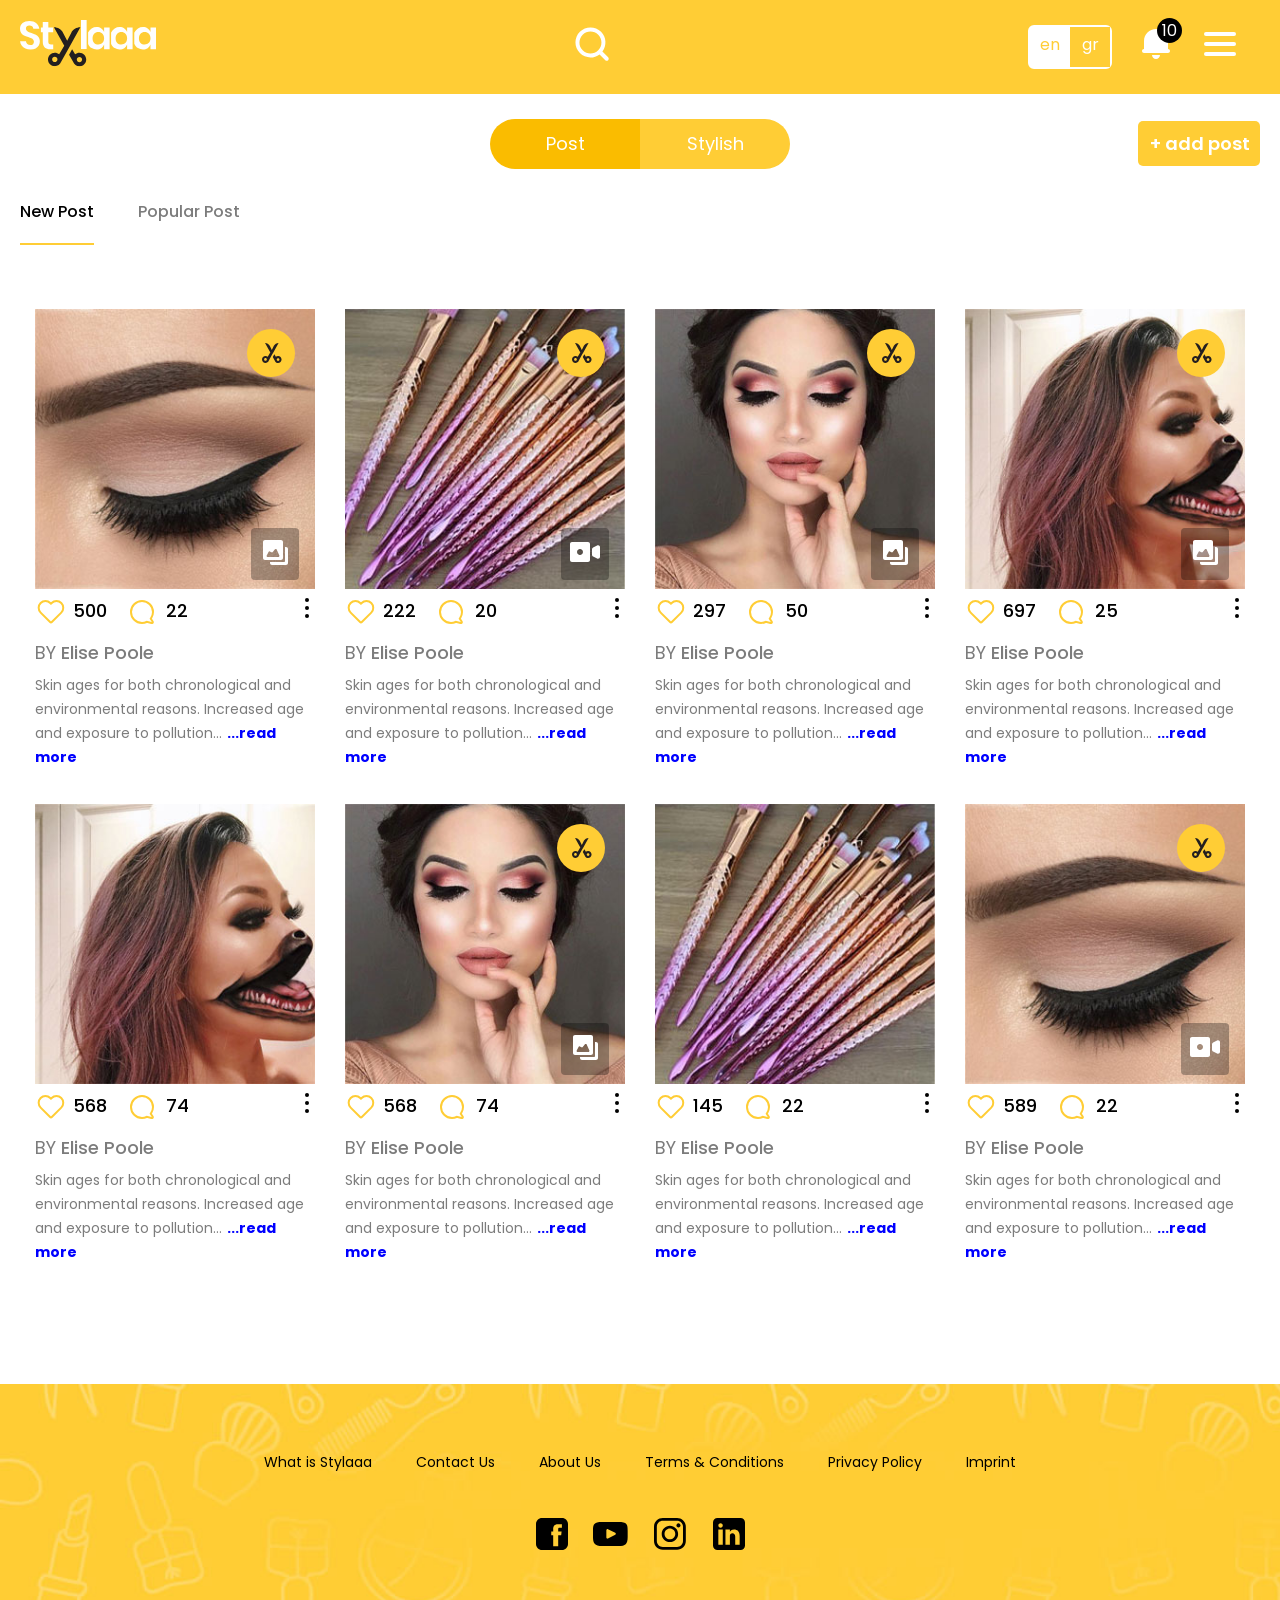
==== commit a629991e: "add add" ====
--- a/index.html
+++ b/index.html
@@ -6,6 +6,7 @@
       <title>Styla</title>
       <link href="https://fonts.googleapis.com/css2?family=Poppins:ital,wght@0,100;0,200;0,300;0,400;0,500;0,600;0,700;0,800;0,900;1,100;1,200;1,300;1,400;1,500;1,600;1,700;1,800;1,900&display=swap" rel="stylesheet">
       <link rel="shortcut icon" href="images/favicon.ico" type="image/x-icon">
+      <link rel="stylesheet" type="text/css" href="css/jquery.mCustomScrollbar.css">
       <link rel="stylesheet" type="text/css" href="css/style.css">
    </head>
    <body>
@@ -240,7 +241,9 @@
                      <div class="notification">
                         <span>10</span>
                      </div>
+                     </div>
                      <div class="notification-section">
+                        <a class="n-close" href="javascript:void(0)" title="close"><img src="images/close.svg" alt=""></a>
 						<div class="mCustomScrollbar" data-mcs-theme="dark">
     	                <div class="item">
  	                   <div class="notification-box">
@@ -579,7 +582,7 @@
                    </div>
                   </div>
 					</div>
-                  </div>
+                  
                   <div class="menu-open">
                      <a href="#" title="menu"><img src="images/menu.svg" alt=""></a>
                   </div>
@@ -631,7 +634,8 @@
                   </ul>
                </div>
                <div class="top-content" id="mid-1">
-                  <div class="banner-box">
+                  <div class="mrg-down">
+                     <div class="banner-box">
                      <div class="banner-text">
                         <div class="banner-img">
                            <img src="images/ps1.jpg" alt="">
@@ -835,6 +839,8 @@
                         </div>
                      </div>
                   </div>
+                  </div>
+                  
                </div>
                <div class="top-content" id="mid-2">
                   <div class="banner-box">
@@ -1055,12 +1061,27 @@
                                  <span>2+Yrs</span>
                               </div>
                               <div class="pie-chart">
-                                 <div class="box-img">
-                                    <img src="images/profile2.png" alt="">
-                                 </div>
-                                 <div class="span-sec">
-                                    <span>69%</span>
-                                 </div>
+                               
+
+
+<div class="circle-wrap firstPercentage">
+        <div class="circle">
+            <div class="mask full">
+                <div class="fill"></div>
+            </div>
+
+            <div class="mask half">
+                <div class="fill"></div>
+            </div>
+
+            <div class="inside-circle">
+             <img src="images/profile2.png" alt="">
+            </div>
+        </div>
+    </div>
+
+
+
                                  <div class="box-content">
                                     <h2>Adelaide Santiago</h2>
                                     <a href="#" title="@alta_cut">@alta_cut</a>
@@ -1093,12 +1114,21 @@
                                  <span>2+Yrs</span>
                               </div>
                               <div class="pie-chart">
-                                 <div class="box-img">
-                                    <img src="images/profile2.png" alt="">
-                                 </div>
-                                 <div class="span-sec">
-                                    <span>69%</span>
-                                 </div>
+                                 <div class="circle-wrap firstPercentage">
+        <div class="circle">
+            <div class="mask full">
+                <div class="fill"></div>
+            </div>
+
+            <div class="mask half">
+                <div class="fill"></div>
+            </div>
+
+            <div class="inside-circle">
+             <img src="images/profile2.png" alt="">
+            </div>
+        </div>
+    </div>
                                  <div class="box-content">
                                     <h2>Adelaide Santiago</h2>
                                     <a href="#" title="@alta_cut">@alta_cut</a>
@@ -1131,12 +1161,21 @@
                                  <span>2+Yrs</span>
                               </div>
                               <div class="pie-chart">
-                                 <div class="box-img">
-                                    <img src="images/profile2.png" alt="">
-                                 </div>
-                                 <div class="span-sec">
-                                    <span>69%</span>
-                                 </div>
+                                 <div class="circle-wrap firstPercentage">
+        <div class="circle">
+            <div class="mask full">
+                <div class="fill"></div>
+            </div>
+
+            <div class="mask half">
+                <div class="fill"></div>
+            </div>
+
+            <div class="inside-circle">
+             <img src="images/profile2.png" alt="">
+            </div>
+        </div>
+    </div>
                                  <div class="box-content">
                                     <h2>Adelaide Santiago</h2>
                                     <a href="#" title="@alta_cut">@alta_cut</a>
@@ -1169,12 +1208,21 @@
                                  <span>2+Yrs</span>
                               </div>
                               <div class="pie-chart">
-                                 <div class="box-img">
-                                    <img src="images/profile2.png" alt="">
-                                 </div>
-                                 <div class="span-sec">
-                                    <span>69%</span>
-                                 </div>
+                                 <div class="circle-wrap firstPercentage">
+        <div class="circle">
+            <div class="mask full">
+                <div class="fill"></div>
+            </div>
+
+            <div class="mask half">
+                <div class="fill"></div>
+            </div>
+
+            <div class="inside-circle">
+             <img src="images/profile2.png" alt="">
+            </div>
+        </div>
+    </div>
                                  <div class="box-content">
                                     <h2>Adelaide Santiago</h2>
                                     <a href="#" title="@alta_cut">@alta_cut</a>
@@ -1207,12 +1255,21 @@
                                  <span>2+Yrs</span>
                               </div>
                               <div class="pie-chart">
-                                 <div class="box-img">
-                                    <img src="images/profile2.png" alt="">
-                                 </div>
-                                 <div class="span-sec">
-                                    <span>69%</span>
-                                 </div>
+                                 <div class="circle-wrap firstPercentage">
+        <div class="circle">
+            <div class="mask full">
+                <div class="fill"></div>
+            </div>
+
+            <div class="mask half">
+                <div class="fill"></div>
+            </div>
+
+            <div class="inside-circle">
+             <img src="images/profile2.png" alt="">
+            </div>
+        </div>
+    </div>
                                  <div class="box-content">
                                     <h2>Adelaide Santiago</h2>
                                     <a href="#" title="@alta_cut">@alta_cut</a>
@@ -1245,12 +1302,21 @@
                                  <span>2+Yrs</span>
                               </div>
                               <div class="pie-chart">
-                                 <div class="box-img">
-                                    <img src="images/profile2.png" alt="">
-                                 </div>
-                                 <div class="span-sec">
-                                    <span>69%</span>
-                                 </div>
+                                 <div class="circle-wrap firstPercentage">
+        <div class="circle">
+            <div class="mask full">
+                <div class="fill"></div>
+            </div>
+
+            <div class="mask half">
+                <div class="fill"></div>
+            </div>
+
+            <div class="inside-circle">
+             <img src="images/profile2.png" alt="">
+            </div>
+        </div>
+    </div>
                                  <div class="box-content">
                                     <h2>Adelaide Santiago</h2>
                                     <a href="#" title="@alta_cut">@alta_cut</a>
@@ -1283,12 +1349,21 @@
                                  <span>2+Yrs</span>
                               </div>
                               <div class="pie-chart">
-                                 <div class="box-img">
-                                    <img src="images/profile2.png" alt="">
-                                 </div>
-                                 <div class="span-sec">
-                                    <span>69%</span>
-                                 </div>
+                                 <div class="circle-wrap firstPercentage">
+        <div class="circle">
+            <div class="mask full">
+                <div class="fill"></div>
+            </div>
+
+            <div class="mask half">
+                <div class="fill"></div>
+            </div>
+
+            <div class="inside-circle">
+             <img src="images/profile2.png" alt="">
+            </div>
+        </div>
+    </div>
                                  <div class="box-content">
                                     <h2>Adelaide Santiago</h2>
                                     <a href="#" title="@alta_cut">@alta_cut</a>
@@ -1321,12 +1396,21 @@
                                  <span>2+Yrs</span>
                               </div>
                               <div class="pie-chart">
-                                 <div class="box-img">
-                                    <img src="images/profile2.png" alt="">
-                                 </div>
-                                 <div class="span-sec">
-                                    <span>69%</span>
-                                 </div>
+                                 <div class="circle-wrap firstPercentage">
+        <div class="circle">
+            <div class="mask full">
+                <div class="fill"></div>
+            </div>
+
+            <div class="mask half">
+                <div class="fill"></div>
+            </div>
+
+            <div class="inside-circle">
+             <img src="images/profile2.png" alt="">
+            </div>
+        </div>
+    </div>
                                  <div class="box-content">
                                     <h2>Adelaide Santiago</h2>
                                     <a href="#" title="@alta_cut">@alta_cut</a>
--- a/css/style.css
+++ b/css/style.css
@@ -127,11 +127,11 @@
 }
 .notification-section {
     position: absolute;
-    top: 50px;
-    left: -518px;
+    top: 74px;
+    right: 90px;
     max-width: 550px;
     background: #fff;
-    padding: 20px;
+    padding: 40px 20px 20px;
     z-index: 3;
     border-radius: 8px;
     display: none;
@@ -170,6 +170,14 @@
 .menu-open, .alter, .header-menu{
 	display: inline-block;
 	vertical-align: middle;
+}
+.alter a{
+    display: inline-block;
+}
+a.n-close {
+    position: absolute;
+    top: 10px;
+    right: 25px;
 }
 .list-box p {
     font-size: 16px;
@@ -458,13 +466,14 @@
     float: left;
     padding-top: 50px;
 }
+.mrg-down{
+    display: flex; 
+    flex-flow: row wrap;
+}
 .banner-box {
-   margin: -35px -15px 0;     
-}
-.banner-text{
-    width: 25%;
+      width: 25%;
     float: left;
-	padding: 35px 15px 0;
+    padding: 35px 15px 0; 
 }
 .banner-middle{
 	text-align: left;
@@ -634,23 +643,95 @@
 .box{
 	position: relative;
 }
-.span-sec {
-    width: 60px;
-    height: 60px;
-    display: inline-block;
-    background: #ffcd35;
-    position: absolute;
-    z-index: 1;
-    line-height: 55px;
-    border-radius: 100%;
-    bottom: 35%;
-    transform: translate(0, -35%);
-    right: 0;
-    left: 0;
+.circle-wrap {
+    width: 150px;
+    height: 150px;
+    background: #e5deda;
+    border-radius: 50%;
     margin: 0 auto;
-    color: #fff;
-    border: 3px solid #fff;
-}
+}
+
+    .circle-wrap .circle .mask,
+    .circle-wrap .circle .fill {
+        width: 150px;
+        height: 150px;
+        position: absolute;
+        border-radius: 50%;
+    }
+
+    .circle-wrap .circle .mask {
+        clip: rect(0px, 150px, 150px, 74px);
+    }
+
+    .circle-wrap .circle .mask .fill {
+        clip: rect(0px, 75px, 150px, 0px);
+        background-color: #ffcd35;
+    }
+
+    .circle-wrap.firstPercentage .circle .mask.full,
+    .circle-wrap.firstPercentage .circle .fill {
+        animation: firstPercentage ease-in-out 3s forwards;
+    }
+
+    .circle-wrap.secondPercentage .circle .mask.full,
+    .circle-wrap.secondPercentage .circle .fill {
+        animation: secondPercentage ease-in-out 3s forwards;
+    }
+
+    .circle-wrap.thirdPercentage .circle .mask.full,
+    .circle-wrap.thirdPercentage .circle .fill {
+        animation: thirdPercentage ease-in-out 3s forwards;
+    }
+
+    .circle-wrap .inside-circle {
+        display: flex;
+        flex-direction: column;
+        justify-content: center;
+        position: absolute;
+        width: 130px;
+        height: 130px;
+        border-radius: 50%;
+        background: #fff;
+        margin-top: 10px;
+        margin-left: 10px;
+        text-align: center;
+    }
+
+    @keyframes firstPercentage {
+        0% {
+            transform: rotate(0deg);
+        }
+        100% {
+            transform: rotate(160deg);
+        }
+    }
+
+    @keyframes secondPercentage {
+        0% {
+            transform: rotate(0deg);
+        }
+        100% {
+            transform: rotate(173deg);
+        }
+    }
+
+    @keyframes thirdPercentage {
+        0% {
+            transform: rotate(0deg);
+        }
+        100% {
+            transform: rotate(180deg);
+        }
+    }
+
+    @keyframes fadeIn {
+        0% {
+            opacity: 0;
+        }
+        100% {
+            opacity: 1;
+        }
+    }
 .top-box {
     text-align: left;
 }
@@ -1067,6 +1148,7 @@
 	float: left;
 	height: 360px;
 	background: #f2f2f2;
+    position: relative;
 }
 .sallon-content{
 	float: left;
@@ -1825,7 +1907,7 @@
 @media(max-width: 1036px){
 	.mid-logo a{
 	display: block;
-	top: 87px;
+	top: 94px;
 }
 .pack-top{
 	margin-top: 100px;
@@ -1870,6 +1952,10 @@
 }
 
 @media(max-width: 1024px){
+
+.mid-logo a {
+    top: 87px;
+}
 .full-sallon{
 	padding-left: 20px;
 	padding-right: 20px;
@@ -1948,7 +2034,7 @@
 }
 .mid-logo a {
     right: -100px;
-    top: 117px;
+    top: 87px;
 }
 .popup {
     padding: 20px;
@@ -1990,6 +2076,9 @@
 
 @media (max-width: 767px){
 
+.mid-logo a {
+   display: none;
+}
 .pack-top, .pack-bottom{
 	margin-top: 30px;
 }
@@ -2026,7 +2115,7 @@
 .m-block{
 	display: block;
 }
-.mid-logo, .sallon-content, .tab-section, .sallon-bottom .table .table-cell:last-child, .m-none {
+.sallon-content, .tab-section, .sallon-bottom .table .table-cell:last-child, .m-none {
     display: none;
 }
 .mid-left, .mid-right {
@@ -2045,7 +2134,7 @@
     border-top: 1px solid #7c7c7c45;
     border-bottom: 1px solid #7c7c7c45;
 }
-.first-section .card, .third-section .banner-text{
+.first-section .card{
 	width: 100%;
 }
 .first-section .message-box a:first-child{
@@ -2129,9 +2218,6 @@
 .s-left{
 	text-align: center;
 }
-.first-section a.camera, .third-section a.camera, .four-section a.camera, .seven-section a.camera{
-	top: 138px;
-}
 .cell-one{
 	padding: 20px;
 }
@@ -2167,10 +2253,20 @@
 .hader-menu .sub-menu{
 	margin-top: 25px;
 }
+.third-section .banner-text{
+    width: 100%;
+}
 }
 
 @media (max-width: 479px){
 
+.hide-heared {
+    display: none;
+}
+.hide-tab ul li {
+    display: inline-block;
+    padding: 0 15px;
+}
 .card, .banner-text {
     width: 100%;
 }
